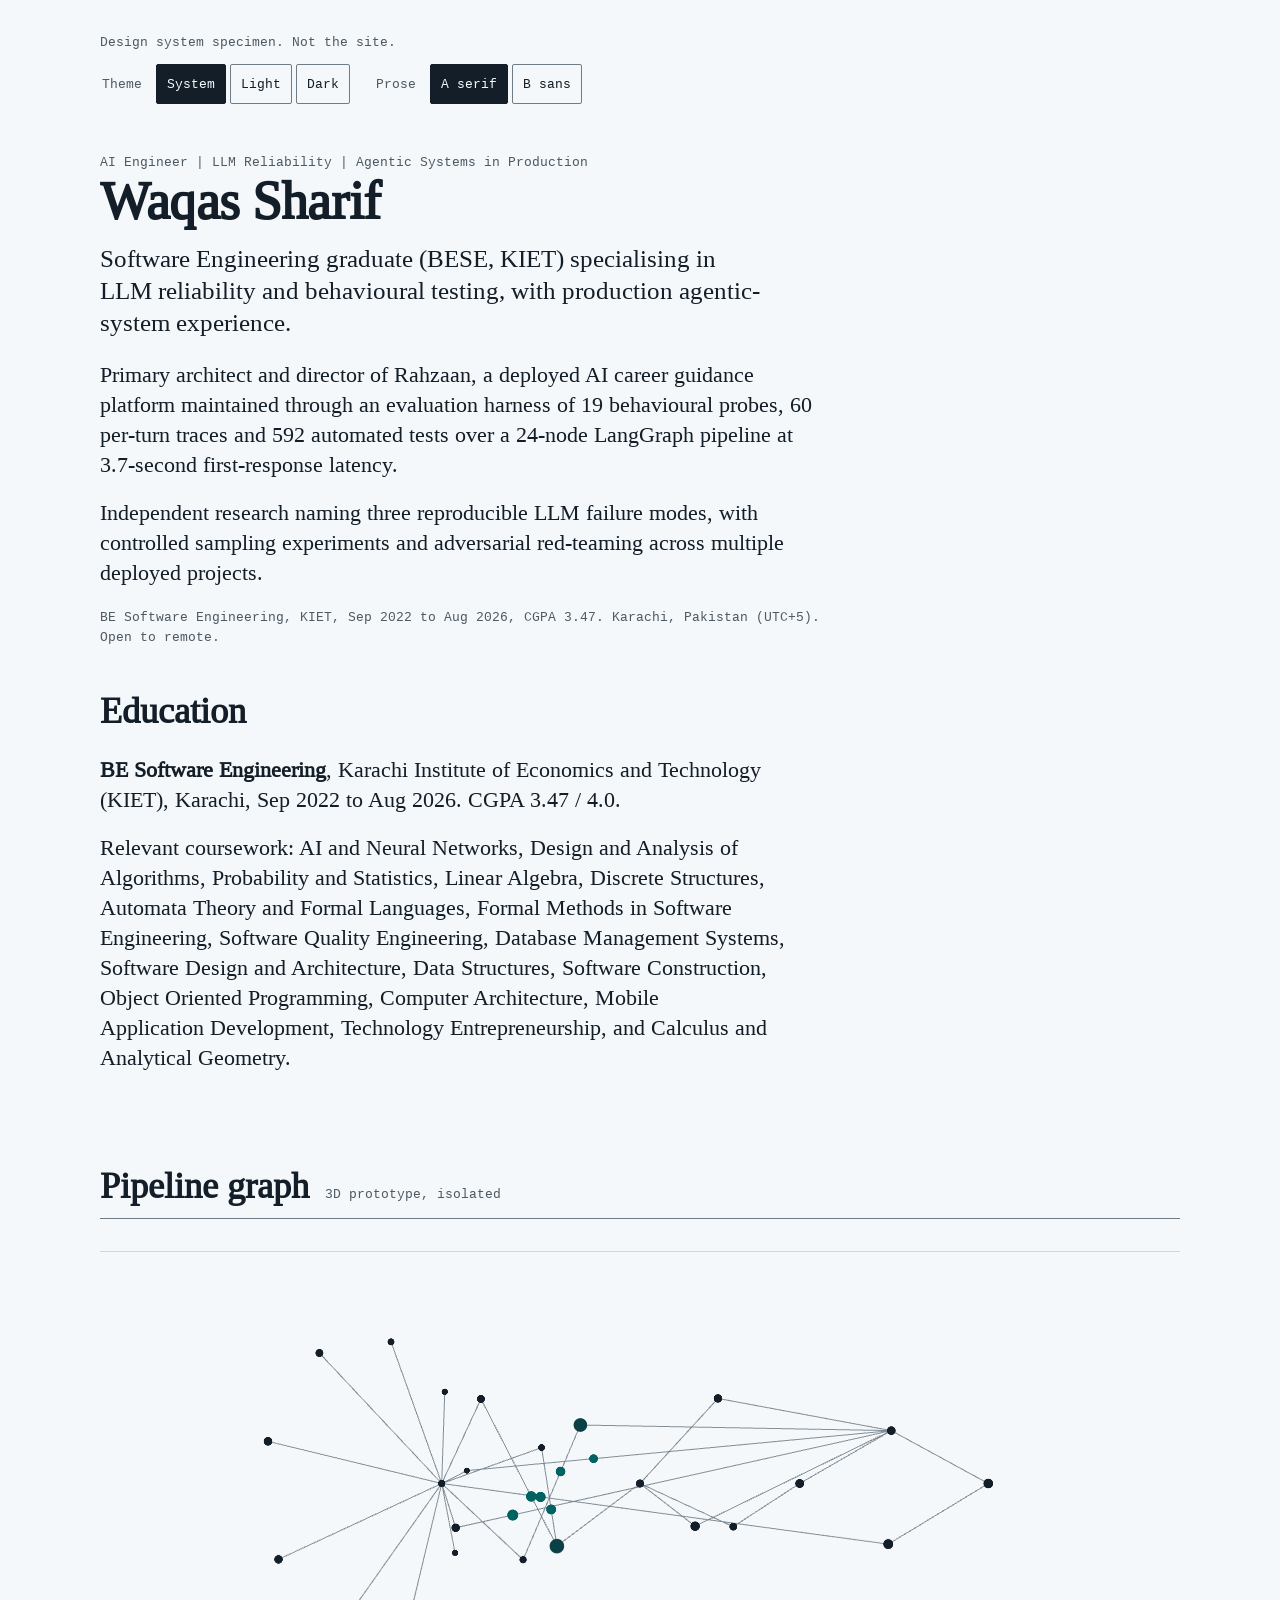
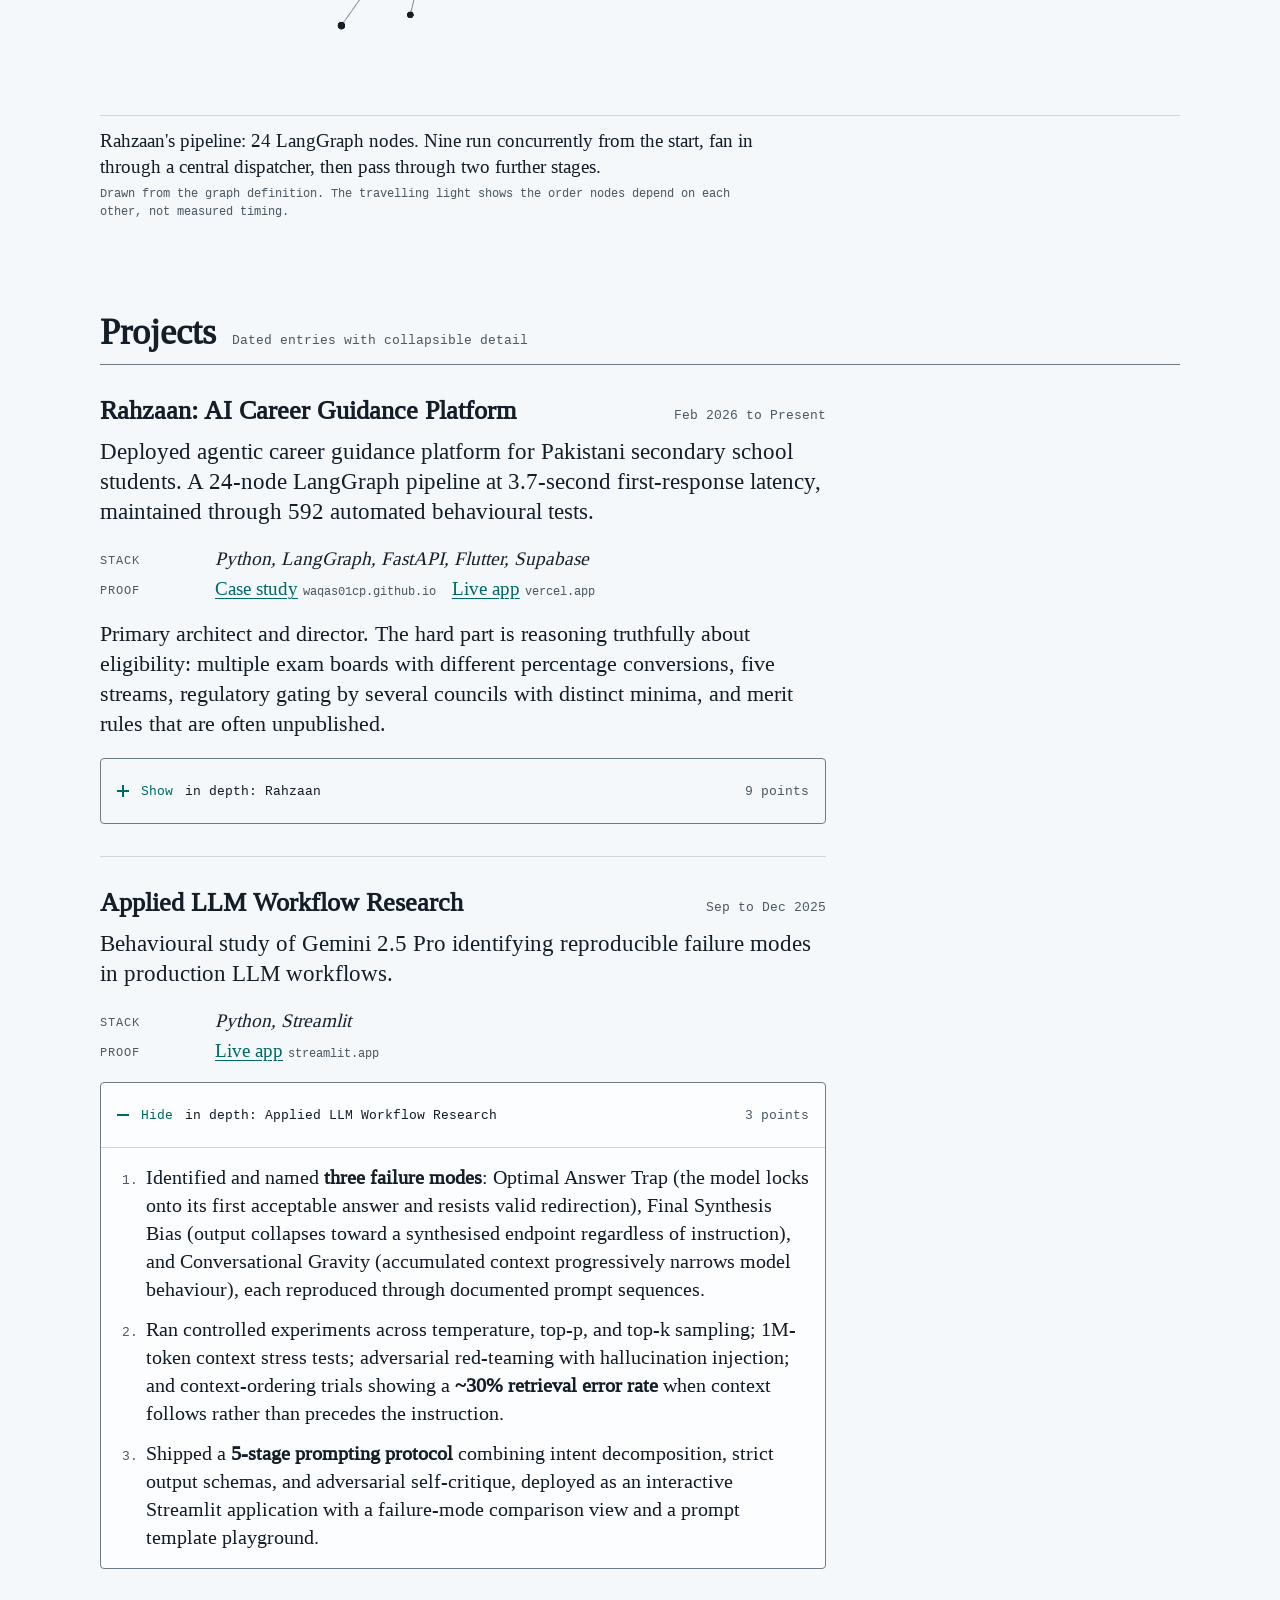
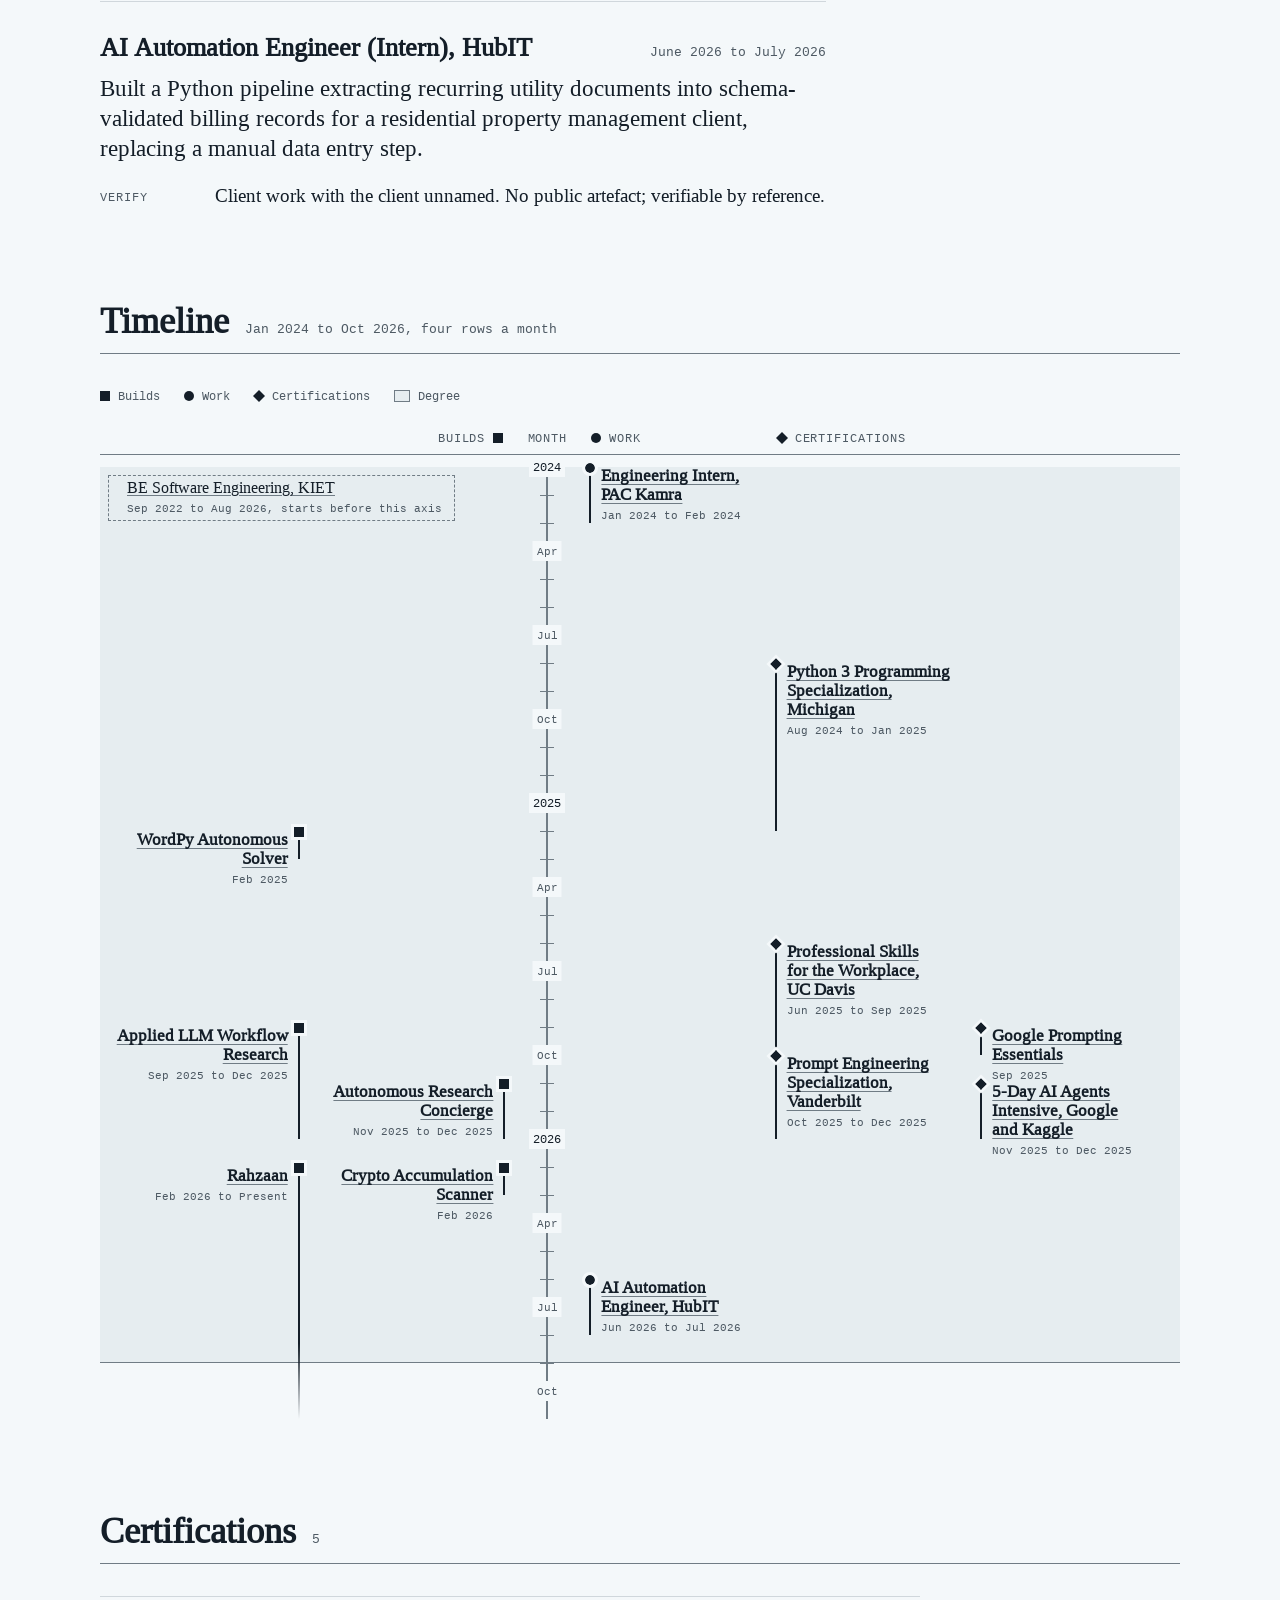
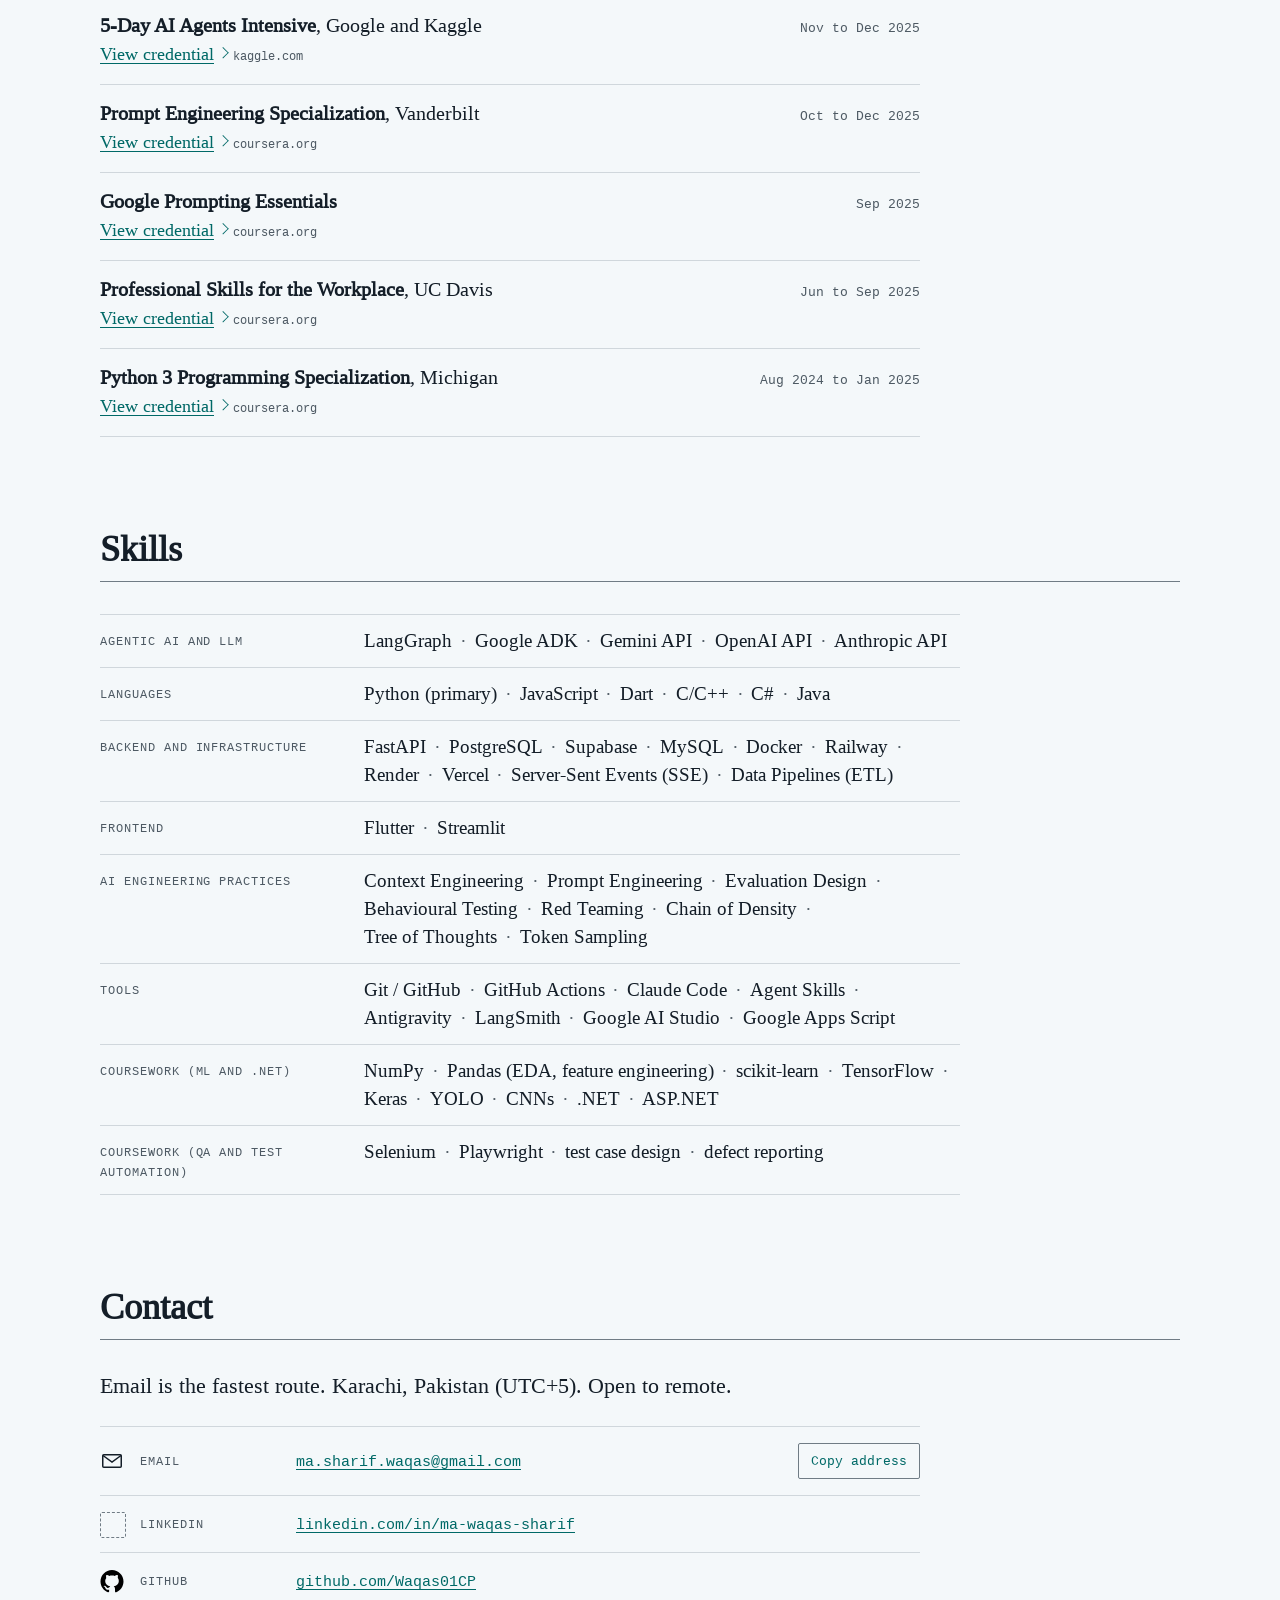
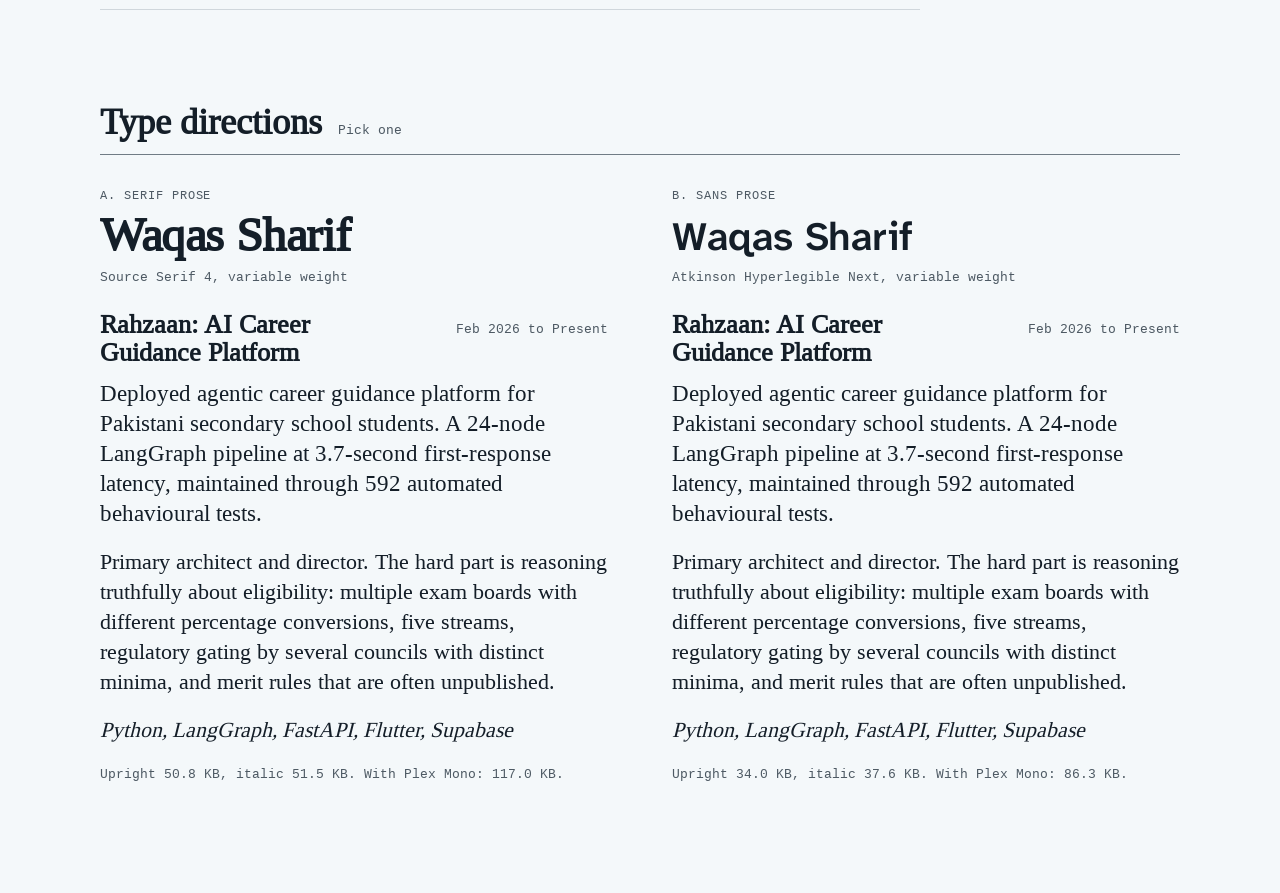
==== docs/design/system/specimen.html @ cbaac02d "Design system draft: tokens, components, specimen, 3D prototype Built by the design session on 2026-" ====
<!doctype html>
<html lang="en-GB">
<head>
<meta charset="utf-8">
<meta name="viewport" content="width=device-width, initial-scale=1">
<title>Design system specimen: Waqas Sharif portfolio</title>
<meta name="description" content="Tokens and components for the portfolio site, in both themes.">
<link rel="preload" href="fonts/SourceSerif4-latin-wght.woff2" as="font" type="font/woff2" crossorigin>
<link rel="stylesheet" href="tokens.css">
<link rel="stylesheet" href="components.css">
<style>
html, body { margin: 0; }
body { background: var(--paper); }
.wrap { max-width: var(--measure-page); margin: 0 auto; padding: var(--space-6) var(--space-4) var(--space-9); }
@media (min-width: 720px) { .wrap { padding-left: var(--space-5); padding-right: var(--space-5); } }
.spec-section { margin-top: var(--space-8); }
@media (min-width: 720px) { .spec-section { margin-top: var(--space-9); } }
.spec-bar { display: flex; flex-wrap: wrap; gap: var(--space-2) var(--space-5); align-items: center; font-family: var(--font-mono); font-size: 13px; color: var(--ink-muted); }
.spec-bar fieldset { border: 0; margin: 0; padding: 0; display: flex; gap: var(--space-1); align-items: center; }
.spec-bar legend { float: left; margin-right: var(--space-2); }
.spec-bar button { font: inherit; color: var(--ink); background: transparent; border: 1px solid var(--rule-strong); border-radius: var(--radius-1); padding: 4px 10px; min-height: 32px; cursor: pointer; }
.spec-bar button[aria-pressed="true"] { background: var(--ink); color: var(--paper); border-color: var(--ink); }
.spec-note { font-family: var(--font-mono); font-size: 13px; line-height: 20px; color: var(--ink-muted); max-width: var(--measure-prose); margin: 0 0 var(--space-5); }
</style>
</head>
<body class="ds-page">
<div class="wrap">
<header>
<p class="spec-note" style="margin:0 0 var(--space-3)">Design system specimen. Not the site.</p>
<div class="spec-bar">
<fieldset><legend>Theme</legend><button type="button" data-theme-set="" aria-pressed="true">System</button><button type="button" data-theme-set="light" aria-pressed="false">Light</button><button type="button" data-theme-set="dark" aria-pressed="false">Dark</button></fieldset>
<fieldset><legend>Prose</legend><button type="button" data-type-set="a" aria-pressed="true">A serif</button><button type="button" data-type-set="b" aria-pressed="false">B sans</button></fieldset>
</div>
</header>
<main>
<section class="spec-section" aria-labelledby="s-intro" style="margin-top:var(--space-7)"><h2 id="s-intro" class="vh">Long-form text</h2><div class="prose">
<p class="mono" style="font-size:13px;line-height:20px;color:var(--ink-muted);margin:0">AI Engineer <span aria-hidden="true">|</span> LLM Reliability <span aria-hidden="true">|</span> Agentic Systems in Production</p>
<h1 style="font-size:clamp(34px,6vw,44px);line-height:1.1;font-weight:600;letter-spacing:-0.01em;margin:var(--space-2) 0 0;text-wrap:balance">Waqas Sharif</h1>
<p class="lede">Software Engineering graduate (BESE, KIET) specialising in LLM reliability and behavioural testing, with production agentic-system experience.</p>
<p>Primary architect and director of Rahzaan, a deployed AI career guidance platform maintained through an evaluation harness of 19 behavioural probes, 60 per-turn traces and 592 automated tests over a 24-node LangGraph pipeline at 3.7-second first-response latency.</p>
<p>Independent research naming three reproducible LLM failure modes, with controlled sampling experiments and adversarial red-teaming across multiple deployed projects.</p>
<p class="source">BE Software Engineering, KIET, Sep 2022 to Aug 2026, CGPA 3.47. Karachi, Pakistan (UTC+5). Open to remote.</p>
<h2>Education</h2>
<p><strong>BE Software Engineering</strong>, Karachi Institute of Economics and Technology (KIET), Karachi, <time datetime="2022-09">Sep 2022</time> to <time datetime="2026-08">Aug 2026</time>. CGPA 3.47 / 4.0.</p>
<p>Relevant coursework: AI and Neural Networks, Design and Analysis of Algorithms, Probability and Statistics, Linear Algebra, Discrete Structures, Automata Theory and Formal Languages, Formal Methods in Software Engineering, Software Quality Engineering, Database Management Systems, Software Design and Architecture, Data Structures, Software Construction, Object Oriented Programming, Computer Architecture, Mobile Application Development, Technology Entrepreneurship, and Calculus and Analytical Geometry.</p>
</div></section>
<section class="spec-section" aria-labelledby="s-graph"><div class="section-head"><h2 id="s-graph">Pipeline graph</h2><span class="count">3D prototype, isolated</span></div><figure class="graph">
<div class="graph__stage"><canvas data-pipeline-graph aria-hidden="true"></canvas></div>
<figcaption>Rahzaan's pipeline: 24 LangGraph nodes. Nine run concurrently from the start, fan in through a central dispatcher, then pass through two further stages.<span class="note">Drawn from the graph definition. The travelling light shows the order nodes depend on each other, not measured timing.</span></figcaption>
</figure></section>
<section class="spec-section" aria-labelledby="s-projects"><div class="section-head"><h2 id="s-projects">Projects</h2><span class="count">Dated entries with collapsible detail</span></div><article class="entry" id="rahzaan">
<header class="entry__head"><h3 class="entry__title">Rahzaan: AI Career Guidance Platform</h3><span class="entry__when"><time datetime="2026-02">Feb 2026</time> to Present</span></header>
<p class="entry__fact">Deployed agentic career guidance platform for Pakistani secondary school students. A 24-node LangGraph pipeline at 3.7-second first-response latency, maintained through 592 automated behavioural tests.</p>
<dl class="entry__meta"><dt>Stack</dt><dd class="stack">Python, LangGraph, FastAPI, Flutter, Supabase</dd><dt>Proof</dt><dd class="links"><span><a href="/Rahzaan/">Case study</a><span class="domain">waqas01cp.github.io</span></span><span><a href="https://fyp-career-guidance.vercel.app/">Live app</a><span class="domain">vercel.app</span></span></dd></dl>
<p class="entry__summary">Primary architect and director. The hard part is reasoning truthfully about eligibility: multiple exam boards with different percentage conversions, five streams, regulatory gating by several councils with distinct minima, and merit rules that are often unpublished.</p>
<details class="depth">
<summary><span class="verb"></span><span class="what">in depth: Rahzaan</span><span class="n">9 points</span></summary>
<div class="depth__body"><ol><li>Built the evaluation harness the platform is maintained through: <strong>five named personas</strong> and a <strong>ten-scenario</strong> curriculum matrix producing <strong>60 per-turn traces</strong>, <strong>19 behavioural probes</strong> using paired before-and-after measurement and single-criterion isolation to attribute cause, a separated run-and-analyse pipeline, and a <strong>46-file behavioural test suite of 592 automated tests</strong> catching regressions before users hit them.</li><li>Refuted my own diagnosis of why the system over-asserted. I assumed thin data caused it; measuring across <strong>five data-completeness levels</strong> showed the opposite, the thinnest persona was the most honest, declining outright rather than fabricating. The real trigger was <strong>internal signal divergence</strong>, the model inventing an affective bridge to reconcile conflicting academic and psychometric inputs, so the scarcity guard I had planned would have fixed nothing. Redirected the fix to the divergence path, then added a deterministic post-generation gate as backstop after establishing that negative directives carry a reliability ceiling.</li><li>Architected a <strong>24-node LangGraph pipeline</strong>: fan-out across 9 concurrent nodes, fan-in through a central dispatcher, then two further stages, with 52 typed state fields and concurrent-write reducers. Cut first-response latency from 20 to 25 seconds down to <strong>3.7 seconds</strong>. Per-node model routing lets any node's LLM be swapped through environment config alone, with <strong>LangSmith</strong> tracing for per-turn execution, node latency, and token usage.</li><li>Built a production <strong>FastAPI</strong> backend: <strong>22 REST endpoints</strong>, <strong>LangGraph</strong> checkpoint persistence to <strong>PostgreSQL</strong>, SSE streaming with a parallel keepalive task that defeats the host's 30-second proxy timeout, JWT authentication with bcrypt, rate limiting, 11 Alembic migrations against live data, a deterministic refresh endpoint that regenerates recommendations with zero LLM calls, and a profile summary generator running six parallel LLM calls plus synthesis off the event loop. Automated a 15-day job-market pipeline mapping <strong>14,595 job titles</strong> to canonical career fields via Gemini.</li><li>Engineered two model-independent LLM guardrails: a <strong>9-criterion reflection gate</strong> that applies surgical corrections before any response streams, including a check that blocks unfounded emotional or clinical claims about a user, and deterministic context stripping, built after finding the model ignores "do not include" instructions but cannot discuss data it never receives. Verified across two model versions, alongside three callable tool interfaces and PII handling kept as concerns separate from the agents themselves.</li><li>Shipped a <strong>29-route Flutter frontend</strong>: onboarding, six assessment flows, O/A Level grade conversion, live streaming chat, recommendation dashboard, and a profile hub. Riverpod state management and cold-start timeout handling. Web build deployed on Vercel (<a href="https://fyp-career-guidance.vercel.app/">live</a>), with a contract test on the frontend asserting the same merit-tier contract the backend enforces.</li><li>Designed the recommendation engine: a <strong>265-item session drawn from item banks of 1,409</strong>, sized so a student who reassesses is not asked the same questions twice, across seven construct-grounded psychometric instruments including an original one derived from work-adjustment theory, with MBTI rejected on published reliability evidence. Scored by a multi-dimensional model blending interest-profile geometry, measured capability, and deterministic tier validation with no LLM call. <strong>Fully bilingual: every instrument and the entire session exist in English and Roman Urdu, and the conversation follows whichever the student uses, including mixed script within a sentence.</strong></li><li>Ran the build through a <strong>two-tier development harness</strong> of my own design, now my default method for any system of size: an architecture conversation producing versioned specifications, an implementer working from them under a written rules file across five role-scoped instruction sets, and LangSmith traces pulled back through a fetch skill to close the loop. Recorded across <strong>334 session records</strong> in four months with the model and reasoning tier attributed per session, <strong>53 audit documents</strong> over six whole-system audit phases, and a status register tagging every claim live-verified or believed so that doubt stays pointed at the unverified set.</li><li>Coordinated two contributors through written setup guides, versioned interface contracts and <strong>17 dated change notices</strong>, against a governance document versioned to v2.27 carrying 80+ locked decisions, with rehearsal runs before every destructive data operation and a documentation toolchain generating both the architecture view and the dissertation itself from code.</li></ol></div>
</details>
</article>
<article class="entry" id="applied-llm">
<header class="entry__head"><h3 class="entry__title">Applied LLM Workflow Research</h3><span class="entry__when"><time datetime="2025-09">Sep</time> to <time datetime="2025-12">Dec 2025</time></span></header>
<p class="entry__fact">Behavioural study of Gemini 2.5 Pro identifying reproducible failure modes in production LLM workflows.</p>
<dl class="entry__meta"><dt>Stack</dt><dd class="stack">Python, Streamlit</dd><dt>Proof</dt><dd class="links"><span><a href="https://applied-llm-workflow-research.streamlit.app/">Live app</a><span class="domain">streamlit.app</span></span></dd></dl>

<details class="depth" open>
<summary><span class="verb"></span><span class="what">in depth: Applied LLM Workflow Research</span><span class="n">3 points</span></summary>
<div class="depth__body"><ol><li>Identified and named <strong>three failure modes</strong>: Optimal Answer Trap (the model locks onto its first acceptable answer and resists valid redirection), Final Synthesis Bias (output collapses toward a synthesised endpoint regardless of instruction), and Conversational Gravity (accumulated context progressively narrows model behaviour), each reproduced through documented prompt sequences.</li><li>Ran controlled experiments across temperature, top-p, and top-k sampling; 1M-token context stress tests; adversarial red-teaming with hallucination injection; and context-ordering trials showing a <strong>~30% retrieval error rate</strong> when context follows rather than precedes the instruction.</li><li>Shipped a <strong>5-stage prompting protocol</strong> combining intent decomposition, strict output schemas, and adversarial self-critique, deployed as an interactive Streamlit application with a failure-mode comparison view and a prompt template playground.</li></ol></div>
</details>
</article>
<article class="entry" id="hubit">
<header class="entry__head"><h3 class="entry__title">AI Automation Engineer (Intern), HubIT</h3><span class="entry__when"><time datetime="2026-06">June 2026</time> to <time datetime="2026-07">July 2026</time></span></header>
<p class="entry__fact">Built a Python pipeline extracting recurring utility documents into schema-validated billing records for a residential property management client, replacing a manual data entry step.</p>
<dl class="entry__meta"><dt>Verify</dt><dd>Client work with the client unnamed. No public artefact; verifiable by reference.</dd></dl>


</article></section>
<section class="spec-section" aria-labelledby="s-timeline"><div class="section-head"><h2 id="s-timeline">Timeline</h2><span class="count">Jan 2024 to Oct 2026, four rows a month</span></div><div class="tl" style="--months:34">
<p class="tl__legend" aria-hidden="true"><span><span class="shape shape--builds"></span>Builds</span><span><span class="shape shape--work"></span>Work</span><span><span class="shape shape--certifications"></span>Certifications</span><span><span class="shape shape--band"></span>Degree</span></p>
<div class="tl__lanes" aria-hidden="true"><span class="l-builds">Builds <span class="shape shape--builds"></span></span><span class="l-spine">Month</span><span class="l-work"><span class="shape shape--work"></span> Work</span><span class="l-certs"><span class="shape shape--certifications"></span> Certifications</span></div>
<div class="tl__body">
<div class="tl__axis" aria-hidden="true">
<div class="tl__band" style="--row:1;--span:128"></div>
<div class="tl__spine"><ul class="tl__years"><li style="--m:0">2024</li><li class="q" style="--m:3">Apr</li><li class="q" style="--m:6">Jul</li><li class="q" style="--m:9">Oct</li><li style="--m:12">2025</li><li class="q" style="--m:15">Apr</li><li class="q" style="--m:18">Jul</li><li class="q" style="--m:21">Oct</li><li style="--m:24">2026</li><li class="q" style="--m:27">Apr</li><li class="q" style="--m:30">Jul</li><li class="q" style="--m:33">Oct</li></ul></div>
</div>
<ol class="tl__list">
<li class="tl__item tl__item--band" style="--row:1;--span:128" data-side="right">
<span class="shape shape--band" aria-hidden="true"></span>
<span class="tl__text"><span class="tl__title"><a href="#degree">BE Software Engineering, KIET</a></span>
<span class="tl__when"><span class="tl__lane-name">Degree, </span><time datetime="2022-09">Sep 2022</time> to <time datetime="2026-08">Aug 2026</time>, starts before this axis</span></span>
</li><li class="tl__item" style="--row:1;--span:8;--col:work" data-side="right">
<span class="shape shape--work" aria-hidden="true"></span>
<span class="tl__text"><span class="tl__title"><a href="#pac">Engineering Intern, PAC Kamra</a></span>
<span class="tl__when"><span class="tl__lane-name">Work, </span><time datetime="2024-01">Jan 2024</time> to <time datetime="2024-02">Feb 2024</time></span></span>
</li><li class="tl__item" style="--row:29;--span:24;--col:certifications-a" data-side="right">
<span class="shape shape--certifications" aria-hidden="true"></span>
<span class="tl__text"><span class="tl__title"><a href="#python3">Python 3 Programming Specialization, Michigan</a></span>
<span class="tl__when"><span class="tl__lane-name">Certifications, </span><time datetime="2024-08">Aug 2024</time> to <time datetime="2025-01">Jan 2025</time></span></span>
</li><li class="tl__item" style="--row:53;--span:4;--col:builds-a" data-side="left">
<span class="shape shape--builds" aria-hidden="true"></span>
<span class="tl__text"><span class="tl__title"><a href="#wordpy">WordPy Autonomous Solver</a></span>
<span class="tl__when"><span class="tl__lane-name">Builds, </span><time datetime="2025-02">Feb 2025</time></span></span>
</li><li class="tl__item" style="--row:69;--span:16;--col:certifications-a" data-side="right">
<span class="shape shape--certifications" aria-hidden="true"></span>
<span class="tl__text"><span class="tl__title"><a href="#ucdavis">Professional Skills for the Workplace, UC Davis</a></span>
<span class="tl__when"><span class="tl__lane-name">Certifications, </span><time datetime="2025-06">Jun 2025</time> to <time datetime="2025-09">Sep 2025</time></span></span>
</li><li class="tl__item" style="--row:81;--span:4;--col:certifications-b" data-side="right">
<span class="shape shape--certifications" aria-hidden="true"></span>
<span class="tl__text"><span class="tl__title"><a href="#google-prompting">Google Prompting Essentials</a></span>
<span class="tl__when"><span class="tl__lane-name">Certifications, </span><time datetime="2025-09">Sep 2025</time></span></span>
</li><li class="tl__item" style="--row:81;--span:16;--col:builds-a" data-side="left">
<span class="shape shape--builds" aria-hidden="true"></span>
<span class="tl__text"><span class="tl__title"><a href="#applied-llm">Applied LLM Workflow Research</a></span>
<span class="tl__when"><span class="tl__lane-name">Builds, </span><time datetime="2025-09">Sep 2025</time> to <time datetime="2025-12">Dec 2025</time></span></span>
</li><li class="tl__item" style="--row:85;--span:12;--col:certifications-a" data-side="right">
<span class="shape shape--certifications" aria-hidden="true"></span>
<span class="tl__text"><span class="tl__title"><a href="#vanderbilt">Prompt Engineering Specialization, Vanderbilt</a></span>
<span class="tl__when"><span class="tl__lane-name">Certifications, </span><time datetime="2025-10">Oct 2025</time> to <time datetime="2025-12">Dec 2025</time></span></span>
</li><li class="tl__item" style="--row:89;--span:8;--col:certifications-b" data-side="right">
<span class="shape shape--certifications" aria-hidden="true"></span>
<span class="tl__text"><span class="tl__title"><a href="#kaggle">5-Day AI Agents Intensive, Google and Kaggle</a></span>
<span class="tl__when"><span class="tl__lane-name">Certifications, </span><time datetime="2025-11">Nov 2025</time> to <time datetime="2025-12">Dec 2025</time></span></span>
</li><li class="tl__item" style="--row:89;--span:8;--col:builds-b" data-side="left">
<span class="shape shape--builds" aria-hidden="true"></span>
<span class="tl__text"><span class="tl__title"><a href="#concierge">Autonomous Research Concierge</a></span>
<span class="tl__when"><span class="tl__lane-name">Builds, </span><time datetime="2025-11">Nov 2025</time> to <time datetime="2025-12">Dec 2025</time></span></span>
</li><li class="tl__item" style="--row:101;--span:36;--col:builds-a" data-side="left" data-open>
<span class="shape shape--builds" aria-hidden="true"></span>
<span class="tl__text"><span class="tl__title"><a href="#rahzaan">Rahzaan</a></span>
<span class="tl__when"><span class="tl__lane-name">Builds, </span><time datetime="2026-02">Feb 2026</time> to Present</span></span>
</li><li class="tl__item" style="--row:101;--span:4;--col:builds-b" data-side="left">
<span class="shape shape--builds" aria-hidden="true"></span>
<span class="tl__text"><span class="tl__title"><a href="#crypto">Crypto Accumulation Scanner</a></span>
<span class="tl__when"><span class="tl__lane-name">Builds, </span><time datetime="2026-02">Feb 2026</time></span></span>
</li><li class="tl__item" style="--row:117;--span:8;--col:work" data-side="right">
<span class="shape shape--work" aria-hidden="true"></span>
<span class="tl__text"><span class="tl__title"><a href="#hubit">AI Automation Engineer, HubIT</a></span>
<span class="tl__when"><span class="tl__lane-name">Work, </span><time datetime="2026-06">Jun 2026</time> to <time datetime="2026-07">Jul 2026</time></span></span>
</li>
</ol>
</div>
</div></section>
<section class="spec-section" aria-labelledby="s-certs"><div class="section-head"><h2 id="s-certs">Certifications</h2><span class="count">5</span></div><ul class="certs"><li class="cert">
<h3 class="cert__name">5-Day AI Agents Intensive<span class="cert__issuer">, Google and Kaggle</span></h3>
<span class="cert__when">Nov to Dec 2025</span>
<span class="cert__proof"><a class="ext" href="https://www.kaggle.com/certification/badges/muhammadwaqassharif/105">View credential<span class="vh">: 5-Day AI Agents Intensive</span></a><span class="domain">kaggle.com</span></span>
</li><li class="cert">
<h3 class="cert__name">Prompt Engineering Specialization<span class="cert__issuer">, Vanderbilt</span></h3>
<span class="cert__when">Oct to Dec 2025</span>
<span class="cert__proof"><a class="ext" href="https://www.coursera.org/account/accomplishments/specialization/5SAAF3SUHFLZ?utm_source=link&amp;utm_medium=certificate&amp;utm_content=cert_image&amp;utm_campaign=sharing_cta&amp;utm_product=s12n">View credential<span class="vh">: Prompt Engineering Specialization</span></a><span class="domain">coursera.org</span></span>
</li><li class="cert">
<h3 class="cert__name">Google Prompting Essentials</h3>
<span class="cert__when">Sep 2025</span>
<span class="cert__proof"><a class="ext" href="https://www.coursera.org/account/accomplishments/specialization/MA4Y827NXZFR?utm_source=link&amp;utm_medium=certificate&amp;utm_content=cert_image&amp;utm_campaign=sharing_cta&amp;utm_product=s12n">View credential<span class="vh">: Google Prompting Essentials</span></a><span class="domain">coursera.org</span></span>
</li><li class="cert">
<h3 class="cert__name">Professional Skills for the Workplace<span class="cert__issuer">, UC Davis</span></h3>
<span class="cert__when">Jun to Sep 2025</span>
<span class="cert__proof"><a class="ext" href="https://coursera.org/verify/specialization/LAM1PDD8F3JA">View credential<span class="vh">: Professional Skills for the Workplace</span></a><span class="domain">coursera.org</span></span>
</li><li class="cert">
<h3 class="cert__name">Python 3 Programming Specialization<span class="cert__issuer">, Michigan</span></h3>
<span class="cert__when">Aug 2024 to Jan 2025</span>
<span class="cert__proof"><a class="ext" href="https://www.coursera.org/account/accomplishments/specialization/7H66LW1GNIBG?utm_source=link&amp;utm_medium=certificate&amp;utm_content=cert_image&amp;utm_campaign=sharing_cta&amp;utm_product=s12n">View credential<span class="vh">: Python 3 Programming Specialization</span></a><span class="domain">coursera.org</span></span>
</li></ul></section>
<section class="spec-section" aria-labelledby="s-skills"><div class="section-head"><h2 id="s-skills">Skills</h2></div><dl class="skills"><div class="skills__row"><dt>Agentic AI and LLM</dt><dd><ul><li>LangGraph</li><li>Google ADK</li><li>Gemini API</li><li>OpenAI API</li><li>Anthropic API</li></ul></dd></div><div class="skills__row"><dt>Languages</dt><dd><ul><li>Python (primary)</li><li>JavaScript</li><li>Dart</li><li>C/C++</li><li>C#</li><li>Java</li></ul></dd></div><div class="skills__row"><dt>Backend and Infrastructure</dt><dd><ul><li>FastAPI</li><li>PostgreSQL</li><li>Supabase</li><li>MySQL</li><li>Docker</li><li>Railway</li><li>Render</li><li>Vercel</li><li>Server-Sent Events (SSE)</li><li>Data Pipelines (ETL)</li></ul></dd></div><div class="skills__row"><dt>Frontend</dt><dd><ul><li>Flutter</li><li>Streamlit</li></ul></dd></div><div class="skills__row"><dt>AI Engineering Practices</dt><dd><ul><li>Context Engineering</li><li>Prompt Engineering</li><li>Evaluation Design</li><li>Behavioural Testing</li><li>Red Teaming</li><li>Chain of Density</li><li>Tree of Thoughts</li><li>Token Sampling</li></ul></dd></div><div class="skills__row"><dt>Tools</dt><dd><ul><li>Git / GitHub</li><li>GitHub Actions</li><li>Claude Code</li><li>Agent Skills</li><li>Antigravity</li><li>LangSmith</li><li>Google AI Studio</li><li>Google Apps Script</li></ul></dd></div><div class="skills__row"><dt>Coursework (ML and .NET)</dt><dd><ul><li>NumPy</li><li>Pandas (EDA, feature engineering)</li><li>scikit-learn</li><li>TensorFlow</li><li>Keras</li><li>YOLO</li><li>CNNs</li><li>.NET</li><li>ASP.NET</li></ul></dd></div><div class="skills__row"><dt>Coursework (QA and test automation)</dt><dd><ul><li>Selenium</li><li>Playwright</li><li>test case design</li><li>defect reporting</li></ul></dd></div></dl></section>
<section class="spec-section" aria-labelledby="s-contact"><div class="section-head"><h2 id="s-contact">Contact</h2></div><div class="contact">
<p class="contact__lede">Email is the fastest route. Karachi, Pakistan (UTC+5). Open to remote.</p>
<ul class="contact__list">
<li class="contact__item">
<span class="contact__icon"><svg viewBox="0 0 24 24" aria-hidden="true" focusable="false"><rect class="glyph" x="2.75" y="5.75" width="18.5" height="12.5" rx="1"/><path class="glyph" d="M3 6.5l9 6.5 9-6.5"/></svg></span>
<span class="contact__label">Email</span>
<a class="contact__value" href="mailto:ma.sharif.waqas@gmail.com">ma.sharif.waqas@gmail.com</a>
<button type="button" class="contact__copy" data-copy="ma.sharif.waqas@gmail.com">Copy address</button>
</li>
<li class="contact__item">
<span class="contact__icon"><span class="mark-slot" title="Official LinkedIn mark: file not yet supplied"></span></span>
<span class="contact__label">LinkedIn</span>
<a class="contact__value" href="https://linkedin.com/in/ma-waqas-sharif">linkedin.com/in/ma-waqas-sharif</a>
</li>
<li class="contact__item">
<span class="contact__icon"><svg class="mark" viewBox="0 0 24 24" aria-hidden="true" focusable="false"><path d="M10.226 17.284c-2.965-.36-5.054-2.493-5.054-5.256 0-1.123.404-2.336 1.078-3.144-.292-.741-.247-2.314.09-2.965.898-.112 2.111.36 2.83 1.01.853-.269 1.752-.404 2.853-.404 1.1 0 1.999.135 2.807.382.696-.629 1.932-1.1 2.83-.988.315.606.36 2.179.067 2.942.72.854 1.101 2 1.101 3.167 0 2.763-2.089 4.852-5.098 5.234.763.494 1.28 1.572 1.28 2.807v2.336c0 .674.561 1.056 1.235.786 4.066-1.55 7.255-5.615 7.255-10.646C23.5 6.188 18.334 1 11.978 1 5.62 1 .5 6.188.5 12.545c0 4.986 3.167 9.12 7.435 10.669.606.225 1.19-.18 1.19-.786V20.63a2.9 2.9 0 0 1-1.078.224c-1.483 0-2.359-.808-2.987-2.313-.247-.607-.517-.966-1.034-1.033-.27-.023-.359-.135-.359-.27 0-.27.45-.471.898-.471.652 0 1.213.404 1.797 1.235.45.651.921.943 1.483.943.561 0 .92-.202 1.437-.719.382-.381.674-.718.944-.943"/></svg></span>
<span class="contact__label">GitHub</span>
<a class="contact__value" href="https://github.com/Waqas01CP">github.com/Waqas01CP</a>
</li>
</ul>
</div></section>
<section class="spec-section" aria-labelledby="s-types"><div class="section-head"><h2 id="s-types">Type directions</h2><span class="count">Pick one</span></div><div style="display:grid;grid-template-columns:repeat(auto-fit,minmax(min(100%,420px),1fr));gap:var(--space-7) var(--space-8)"><section class="" style="min-width:0">
<p class="mono" style="font-size:12px;line-height:16px;letter-spacing:.08em;text-transform:uppercase;color:var(--ink-muted);margin:0 0 var(--space-3)">A. Serif prose</p>
<p style="font-family:var(--prose);font-size:40px;line-height:44px;font-weight:600;margin:0;letter-spacing:-0.01em">Waqas Sharif</p>
<p class="mono" style="font-size:13px;line-height:20px;color:var(--ink-muted);margin:var(--space-2) 0 var(--space-5)">Source Serif 4, variable weight</p>
<header class="entry__head"><h3 class="entry__title">Rahzaan: AI Career Guidance Platform</h3><span class="entry__when">Feb 2026 to Present</span></header>
<p class="entry__fact">Deployed agentic career guidance platform for Pakistani secondary school students. A 24-node LangGraph pipeline at 3.7-second first-response latency, maintained through 592 automated behavioural tests.</p>
<p class="entry__summary">Primary architect and director. The hard part is reasoning truthfully about eligibility: multiple exam boards with different percentage conversions, five streams, regulatory gating by several councils with distinct minima, and merit rules that are often unpublished.</p>
<p style="margin-top:var(--space-3);font-style:italic">Python, LangGraph, FastAPI, Flutter, Supabase</p>
<p class="mono" style="font-size:13px;line-height:20px;color:var(--ink-muted);margin-top:var(--space-4)">Upright 50.8 KB, italic 51.5 KB. With Plex Mono: 117.0 KB.</p>
</section><section class="type-b" style="min-width:0">
<p class="mono" style="font-size:12px;line-height:16px;letter-spacing:.08em;text-transform:uppercase;color:var(--ink-muted);margin:0 0 var(--space-3)">B. Sans prose</p>
<p style="font-family:var(--prose);font-size:40px;line-height:44px;font-weight:600;margin:0;letter-spacing:-0.01em">Waqas Sharif</p>
<p class="mono" style="font-size:13px;line-height:20px;color:var(--ink-muted);margin:var(--space-2) 0 var(--space-5)">Atkinson Hyperlegible Next, variable weight</p>
<header class="entry__head"><h3 class="entry__title">Rahzaan: AI Career Guidance Platform</h3><span class="entry__when">Feb 2026 to Present</span></header>
<p class="entry__fact">Deployed agentic career guidance platform for Pakistani secondary school students. A 24-node LangGraph pipeline at 3.7-second first-response latency, maintained through 592 automated behavioural tests.</p>
<p class="entry__summary">Primary architect and director. The hard part is reasoning truthfully about eligibility: multiple exam boards with different percentage conversions, five streams, regulatory gating by several councils with distinct minima, and merit rules that are often unpublished.</p>
<p style="margin-top:var(--space-3);font-style:italic">Python, LangGraph, FastAPI, Flutter, Supabase</p>
<p class="mono" style="font-size:13px;line-height:20px;color:var(--ink-muted);margin-top:var(--space-4)">Upright 34.0 KB, italic 37.6 KB. With Plex Mono: 86.3 KB.</p>
</section></div></section>
</main>
</div>
<script>
document.querySelectorAll('[data-copy]').forEach(function (b) {
  b.addEventListener('click', function () {
    var t = b.getAttribute('data-copy');
    var done = function (ok) {
      b.textContent = ok ? 'Copied' : 'Select and copy';
      b.dataset.state = ok ? 'done' : '';
      if (!ok) { var r = document.createRange(); r.selectNodeContents(b.previousElementSibling); var s = getSelection(); s.removeAllRanges(); s.addRange(r); }
      setTimeout(function () { b.textContent = 'Copy address'; b.dataset.state = ''; }, 2200);
    };
    if (navigator.clipboard && navigator.clipboard.writeText) navigator.clipboard.writeText(t).then(function () { done(true); }, function () { done(false); });
    else done(false);
  });
});
(function () {
  var root = document.documentElement;
  document.querySelectorAll('[data-theme-set]').forEach(function (b) {
    b.addEventListener('click', function () {
      var v = b.getAttribute('data-theme-set');
      if (v) root.setAttribute('data-theme', v); else root.removeAttribute('data-theme');
      document.querySelectorAll('[data-theme-set]').forEach(function (x) { x.setAttribute('aria-pressed', String(x === b)); });
    });
  });
  document.querySelectorAll('[data-type-set]').forEach(function (b) {
    b.addEventListener('click', function () {
      document.body.classList.toggle('type-b', b.getAttribute('data-type-set') === 'b');
      document.querySelectorAll('[data-type-set]').forEach(function (x) { x.setAttribute('aria-pressed', String(x === b)); });
    });
  });
})();
</script>
<script src="pipeline-graph.js" defer></script>
</body>
</html>
---- docs/design/system/tokens.css ----
/* Waqas Sharif portfolio: design tokens. Generated from tokens.json.
   Light is the default. Dark applies when the reader's system asks for it,
   unless the page sets data-theme="light"; data-theme="dark" forces it. */
@font-face { font-family: "Source Serif 4"; src: url("fonts/SourceSerif4-latin-wght.woff2") format("woff2"); font-weight: 200 900; font-style: normal; font-display: swap; }
@font-face { font-family: "Source Serif 4"; src: url("fonts/SourceSerif4-latin-wght-italic.woff2") format("woff2"); font-weight: 200 900; font-style: italic; font-display: swap; }
@font-face { font-family: "Atkinson Hyperlegible Next"; src: url("fonts/AtkinsonHyperlegibleNext-latin-wght.woff2") format("woff2"); font-weight: 200 800; font-style: normal; font-display: swap; }
@font-face { font-family: "Atkinson Hyperlegible Next"; src: url("fonts/AtkinsonHyperlegibleNext-latin-wght-italic.woff2") format("woff2"); font-weight: 200 800; font-style: italic; font-display: swap; }
@font-face { font-family: "IBM Plex Mono"; src: url("fonts/IBMPlexMono-latin-400.woff2") format("woff2"); font-weight: 400; font-style: normal; font-display: swap; }

:root {
  color-scheme: light;
  --paper: #f4f8fa;
  --surface: #fcfdfe;
  --sunken: #e6edf0;
  --ink: #141e28;
  --ink-muted: #4e5a64;
  --rule: #d0d7dc;
  --rule-strong: #707c85;
  --accent: #006967;
  --accent-hover: #004e4f;
  --accent-tint: #d8efed;
  --on-accent: #fafcfc;
  --focus: #006967;
  --mark-ink: #000000;
  --font-prose: "Source Serif 4", "Source Serif 4 fallback times", "Source Serif 4 fallback noto", Georgia, serif;
  --font-prose-alt: "Atkinson Hyperlegible Next", "Atkinson Next fallback arial", "Atkinson Next fallback roboto", system-ui, sans-serif;
  --font-mono: "IBM Plex Mono", "Plex Mono fallback courier", ui-monospace, Consolas, monospace;
  --space-1: 4px;
  --space-2: 8px;
  --space-3: 12px;
  --space-4: 16px;
  --space-5: 24px;
  --space-6: 32px;
  --space-7: 48px;
  --space-8: 64px;
  --space-9: 96px;
  --radius-0: 0px;
  --radius-1: 2px;
  --radius-2: 4px;
  --tl-unit: 7px;
  --tl-spine: 72px;
  --tl-break: 720px;
  --measure-prose: 66ch;
  --measure-page: 1080px;
}
@media (prefers-color-scheme: dark) {
  :root:not([data-theme="light"]) {
    color-scheme: dark;
    --paper: #10161b;
    --surface: #181f25;
    --sunken: #0a0f14;
    --ink: #e1e7ea;
    --ink-muted: #9eaab0;
    --rule: #2c343a;
    --rule-strong: #707c85;
    --accent: #6bcec6;
    --accent-hover: #92e2db;
    --accent-tint: #143131;
    --on-accent: #10161b;
    --focus: #6bcec6;
    --mark-ink: #ffffff;
  }
}
:root[data-theme="dark"] {
  color-scheme: dark;
  --paper: #10161b;
  --surface: #181f25;
  --sunken: #0a0f14;
  --ink: #e1e7ea;
  --ink-muted: #9eaab0;
  --rule: #2c343a;
  --rule-strong: #707c85;
  --accent: #6bcec6;
  --accent-hover: #92e2db;
  --accent-tint: #143131;
  --on-accent: #10161b;
  --focus: #6bcec6;
  --mark-ink: #ffffff;
}
---- docs/design/system/components.css ----
/* Waqas Sharif portfolio: component styles.
   Reads only the custom properties defined by tokens.css. No literal colour
   appears below, so every rule holds in both themes.

   Metric-matched fallbacks. While a web font loads, text is drawn in a local
   face scaled to the web font's measured advance width and line metrics, so
   the swap moves almost nothing (layout shift goal, ADR-0009). Values were
   computed with fontTools from the shipped woff2 files against Liberation
   Serif, Liberation Sans and Liberation Mono (metric-compatible with Times
   New Roman, Arial and Courier New) and Noto Serif and Roboto (Android). */
@font-face { font-family: "Source Serif 4 fallback times"; src: local("Times New Roman"), local("Liberation Serif"); size-adjust: 119.85%; ascent-override: 86.44%; descent-override: 27.95%; line-gap-override: 0%; }
@font-face { font-family: "Source Serif 4 fallback noto"; src: local("Noto Serif"); size-adjust: 99.39%; ascent-override: 104.24%; descent-override: 33.71%; line-gap-override: 0%; }
@font-face { font-family: "Atkinson Next fallback arial"; src: local("Arial"), local("Liberation Sans"); size-adjust: 99.77%; ascent-override: 98.62%; descent-override: 31.67%; line-gap-override: 0%; }
@font-face { font-family: "Atkinson Next fallback roboto"; src: local("Roboto"); size-adjust: 99.73%; ascent-override: 98.67%; descent-override: 31.69%; line-gap-override: 0%; }
@font-face { font-family: "Plex Mono fallback courier"; src: local("Courier New"), local("Liberation Mono"); size-adjust: 99.98%; ascent-override: 102.52%; descent-override: 27.50%; line-gap-override: 0%; }

/* The prose face is one switch. Direction A is the default; adding
   .type-b to any ancestor swaps every prose style to direction B. */
:root { --prose: var(--font-prose); }
.type-b { --prose: var(--font-prose-alt); }

/* ---------- Base ---------- */
.ds-page {
  background: var(--paper);
  color: var(--ink);
  font-family: var(--prose);
  font-size: 17px;
  line-height: 28px;
  font-variant-numeric: lining-nums proportional-nums;
  -webkit-text-size-adjust: 100%;
  text-rendering: optimizeLegibility;
}
@media (min-width: 720px) { .ds-page { font-size: 18px; line-height: 30px; } }

.ds-page :where(a) {
  color: var(--accent);
  text-decoration-line: underline;
  text-decoration-thickness: 1px;
  text-underline-offset: 0.18em;
}
.ds-page :where(a):hover { color: var(--accent-hover); text-decoration-thickness: 2px; }
.ds-page :where(a, button, summary, [tabindex]):focus-visible {
  outline: 2px solid var(--focus);
  outline-offset: 2px;
  border-radius: var(--radius-1);
}
.vh {
  position: absolute !important; width: 1px; height: 1px; padding: 0; margin: -1px;
  overflow: hidden; clip: rect(0 0 0 0); white-space: nowrap; border: 0;
}
.mono { font-family: var(--font-mono); font-variant-numeric: tabular-nums; }

/* ---------- Prose: long-form text ---------- */
.prose { max-width: var(--measure-prose); }
.prose > * + * { margin-top: var(--space-4); }
.prose h2 {
  font-size: 26px; line-height: 32px; font-weight: 600;
  text-wrap: balance; margin-top: var(--space-7);
}
@media (min-width: 720px) { .prose h2 { font-size: 30px; line-height: 36px; } }
.prose h2:first-child { margin-top: 0; }
.prose p { text-wrap: pretty; hyphens: manual; }
.prose strong { font-weight: 600; }
.prose em, .prose cite { font-style: italic; }
.prose .lede { font-size: 19px; line-height: 30px; font-weight: 500; }
@media (min-width: 720px) { .prose .lede { font-size: 21px; line-height: 32px; } }
.prose code {
  font-family: var(--font-mono); font-size: 0.82em;
  background: var(--sunken); padding: 0.1em 0.3em; border-radius: var(--radius-1);
}
.prose ul { padding-left: 1.2em; }
.prose li + li { margin-top: var(--space-2); }
.prose li::marker { color: var(--ink-muted); }

/* A number that carries its provenance: the figure stays in the sentence,
   the source sits in a note line under the paragraph. */
.prose .source {
  font-family: var(--font-mono); font-size: 13px; line-height: 20px;
  color: var(--ink-muted); margin-top: var(--space-2);
}

/* Section heading with its count, used by every section. */
.section-head {
  display: flex; flex-wrap: wrap; align-items: baseline; gap: var(--space-2) var(--space-4);
  border-bottom: 1px solid var(--rule-strong);
  padding-bottom: var(--space-3); margin-bottom: var(--space-6);
}
.section-head h2 { font-size: 26px; line-height: 32px; font-weight: 600; margin: 0; }
@media (min-width: 720px) { .section-head h2 { font-size: 30px; line-height: 36px; } }
.section-head .count {
  font-family: var(--font-mono); font-size: 13px; line-height: 20px; color: var(--ink-muted);
}

/* ---------- Entry: a dated item with three reading layers ---------- */
.entry { max-width: var(--measure-prose); }
.entry + .entry {
  margin-top: var(--space-6); padding-top: var(--space-6);
  border-top: 1px solid var(--rule);
}
.entry__head {
  display: flex; flex-wrap: wrap; align-items: baseline;
  justify-content: space-between; gap: var(--space-1) var(--space-4);
}
.entry__title {
  font-size: 20px; line-height: 26px; font-weight: 600; margin: 0;
  text-wrap: balance; flex: 1 1 22ch; min-width: 0;
}
@media (min-width: 720px) { .entry__title { font-size: 22px; line-height: 28px; } }
.entry__when {
  font-family: var(--font-mono); font-size: 13px; line-height: 20px;
  color: var(--ink-muted); font-variant-numeric: tabular-nums; white-space: nowrap;
}
.entry__fact {
  margin-top: var(--space-3);
  font-size: 18px; line-height: 28px; font-weight: 500; text-wrap: pretty;
}
@media (min-width: 720px) { .entry__fact { font-size: 19px; line-height: 30px; } }

/* Field list: label column in mono capitals, values in prose. Stacks at
   phone width. */
.entry__meta {
  display: grid; grid-template-columns: 1fr; gap: var(--space-1) var(--space-4);
  margin: var(--space-4) 0 0;
}
@media (min-width: 560px) { .entry__meta { grid-template-columns: 9ch 1fr; } }
.entry__meta dt {
  font-family: var(--font-mono); font-size: 12px; line-height: 16px;
  letter-spacing: 0.08em; text-transform: uppercase; color: var(--ink-muted);
  padding-top: 6px;
}
.entry__meta dd { margin: 0; font-size: 16px; line-height: 26px; min-width: 0; }
@media (max-width: 559.98px) { .entry__meta dd + dt { margin-top: var(--space-2); } }
.entry__meta .stack { font-style: italic; }
.entry__meta .links { display: flex; flex-wrap: wrap; gap: var(--space-1) var(--space-4); }
.entry__meta .domain {
  font-family: var(--font-mono); font-size: 12px; color: var(--ink-muted); margin-left: 0.4em;
}
.entry__summary { margin-top: var(--space-4); text-wrap: pretty; }

/* Layer 3: native disclosure. Readable with no script, collapsed and open.
   The summary names its item and its count, so a list of controls read out
   by a screen reader stays distinguishable (ADR-0005 Changes). The marker is
   a plus that turns into a minus: state is shape and text, never colour. */
.depth {
  margin-top: var(--space-4);
  border: 1px solid var(--rule-strong);
  border-radius: var(--radius-2);
  background: var(--paper);
}
.depth > summary {
  list-style: none; cursor: pointer;
  display: flex; align-items: center; gap: var(--space-3);
  padding: 10px var(--space-4); min-height: 44px;
  font-family: var(--font-mono); font-size: 13px; line-height: 20px;
  border-radius: var(--radius-2);
}
.depth > summary::-webkit-details-marker { display: none; }
.depth > summary:hover { background: var(--accent-tint); }
.depth > summary .verb::before { content: "Show"; }
.depth[open] > summary .verb::before { content: "Hide"; }
.depth > summary .verb { color: var(--accent); }
.depth > summary .what { color: var(--ink); }
.depth > summary .n { color: var(--ink-muted); margin-left: auto; white-space: nowrap; }
.depth > summary::before {
  content: ""; flex: none; width: 12px; height: 12px;
  background:
    linear-gradient(var(--accent), var(--accent)) center / 12px 2px no-repeat,
    linear-gradient(var(--accent), var(--accent)) center / 2px 12px no-repeat;
}
.depth[open] > summary::before {
  background: linear-gradient(var(--accent), var(--accent)) center / 12px 2px no-repeat;
}
.depth[open] { background: var(--surface); }
.depth[open] > summary { border-bottom: 1px solid var(--rule); border-radius: var(--radius-2) var(--radius-2) 0 0; }
.depth__body { padding: var(--space-4); }
.depth__body ol { margin: 0; padding-left: 1.6em; }
.depth__body li { font-size: 17px; line-height: 28px; text-wrap: pretty; }
.depth__body li + li { margin-top: var(--space-3); }
.depth__body li::marker { font-family: var(--font-mono); font-size: 13px; color: var(--ink-muted); }
.depth__body strong { font-weight: 600; }

/* Open and close animate only where the browser can animate to an
   intrinsic height and the reader has not asked for reduced motion.
   Elsewhere the disclosure opens instantly, which is complete on its own. */
@supports (interpolate-size: allow-keywords) {
  @media (prefers-reduced-motion: no-preference) {
    .depth { interpolate-size: allow-keywords; }
    .depth::details-content {
      block-size: 0; overflow-y: clip;
      transition: block-size 220ms cubic-bezier(.2,.7,.2,1), content-visibility 220ms allow-discrete;
    }
    .depth[open]::details-content { block-size: auto; }
  }
}

/* ---------- Certification ---------- */
.certs { list-style: none; margin: 0; padding: 0; max-width: 820px; }
.cert {
  display: grid; grid-template-columns: 1fr; gap: var(--space-1) var(--space-5);
  padding: var(--space-4) 0; border-top: 1px solid var(--rule);
}
.cert:last-child { border-bottom: 1px solid var(--rule); }
@media (min-width: 720px) {
  .cert { grid-template-columns: 1fr auto; align-items: baseline; }
}
.cert__name { font-size: 17px; line-height: 26px; font-weight: 600; margin: 0; min-width: 0; }
.cert__issuer { font-weight: 400; }
.cert__when {
  font-family: var(--font-mono); font-size: 13px; line-height: 20px; color: var(--ink-muted);
  font-variant-numeric: tabular-nums;
}
.cert__proof { font-size: 15px; line-height: 24px; grid-column: 1 / -1; }
@media (min-width: 720px) { .cert__proof { grid-column: 1; } .cert__when { grid-row: 1; grid-column: 2; } }
.cert__proof .domain { font-family: var(--font-mono); font-size: 12px; color: var(--ink-muted); margin-left: 0.4em; }
.ext::after {
  content: ""; display: inline-block; width: 0.6em; height: 0.6em; margin-left: 0.25em;
  border-top: 1.5px solid currentColor; border-right: 1.5px solid currentColor;
  transform: translateY(-0.15em) rotate(45deg) scale(.8);
}

/* ---------- Skills list ---------- */
.skills { margin: 0; max-width: 860px; }
.skills__row {
  display: grid; grid-template-columns: 1fr; gap: var(--space-1) var(--space-5);
  padding: var(--space-3) 0; border-top: 1px solid var(--rule);
}
.skills__row:last-child { border-bottom: 1px solid var(--rule); }
@media (min-width: 720px) { .skills__row { grid-template-columns: 15rem 1fr; } }
.skills dt {
  font-family: var(--font-mono); font-size: 12px; line-height: 20px;
  letter-spacing: 0.08em; text-transform: uppercase; color: var(--ink-muted); padding-top: 4px;
}
.skills dd { margin: 0; min-width: 0; }
.skills ul { list-style: none; margin: 0; padding: 0; display: flex; flex-wrap: wrap; gap: 0 0; }
.skills li { font-size: 16px; line-height: 28px; }
.skills li:not(:last-child)::after { content: "\00B7"; color: var(--ink-muted); padding: 0 0.55em; }
.skills .coursework dt::after { content: none; }

/* ---------- Contact ---------- */
.contact { max-width: 820px; }
.contact__lede { margin: 0 0 var(--space-5); max-width: var(--measure-prose); }
.contact__list { list-style: none; margin: 0; padding: 0; display: grid; gap: 0; }
.contact__item {
  display: grid; grid-template-columns: 28px 1fr; align-items: center;
  column-gap: var(--space-3); row-gap: var(--space-1);
  padding: var(--space-4) 0; border-top: 1px solid var(--rule);
}
.contact__item:last-child { border-bottom: 1px solid var(--rule); }
@media (min-width: 720px) { .contact__item { grid-template-columns: 28px 9rem 1fr auto; } }
.contact__icon { width: 24px; height: 24px; display: grid; place-items: center; }
.contact__icon svg { width: 24px; height: 24px; display: block; }
.contact__icon .mark { fill: var(--mark-ink); }
.contact__icon .glyph { fill: none; stroke: var(--ink); stroke-width: 1.5; }
.contact__label {
  font-family: var(--font-mono); font-size: 12px; line-height: 20px;
  letter-spacing: 0.08em; text-transform: uppercase; color: var(--ink-muted);
}
.contact__value { grid-column: 2 / -1; min-width: 0; font-family: var(--font-mono); font-size: 15px; line-height: 24px; overflow-wrap: anywhere; }
@media (min-width: 720px) { .contact__value { grid-column: 3; } }
.contact__copy {
  grid-column: 2 / -1; justify-self: start;
  font-family: var(--font-mono); font-size: 13px; line-height: 20px;
  color: var(--accent); background: transparent; cursor: pointer;
  border: 1px solid var(--rule-strong); border-radius: var(--radius-1);
  padding: 6px 12px; min-height: 36px;
}
@media (min-width: 720px) { .contact__copy { grid-column: 4; justify-self: end; } }
.contact__copy:hover { background: var(--accent-tint); }
.contact__copy[data-state="done"] { background: var(--accent); color: var(--on-accent); border-color: var(--accent); }
.contact__meta { margin-top: var(--space-4); font-family: var(--font-mono); font-size: 13px; line-height: 20px; color: var(--ink-muted); }
.mark-slot {
  width: 24px; height: 24px; border: 1px dashed var(--rule-strong); border-radius: var(--radius-1);
}

/* ---------- Timeline ----------
   Built on the generator's markup: an ordered list in date order, each
   entry placed by grid-row and grid-column (ADR-0003). This stylesheet
   expects the template to emit custom properties rather than inline grid
   values, so the narrow layout can take placement away:
     style="--row: 101; --span: 36; --col: builds-a"
   Wide: two-sided and to scale, four rows per month. Narrow: one-sided,
   chronological, not to scale. */
.tl { --months: 34; position: relative; max-width: var(--measure-page); }
.tl__legend {
  display: flex; flex-wrap: wrap; gap: var(--space-2) var(--space-5);
  font-family: var(--font-mono); font-size: 12px; line-height: 20px; color: var(--ink-muted);
  margin-bottom: var(--space-4);
}
.tl__legend span { display: inline-flex; align-items: center; gap: var(--space-2); }

/* Lane shapes. Every lane has its own shape AND its name in text. */
.shape { display: inline-block; width: 10px; height: 10px; flex: none; background: var(--ink); }
.shape--builds { border-radius: 0; }
.shape--work { border-radius: 50%; }
.shape--certifications { transform: rotate(45deg) scale(.85); }
.shape--opensource { width: 0; height: 0; background: none; border-left: 6px solid transparent; border-right: 6px solid transparent; border-bottom: 10px solid var(--ink); }
.shape--band { width: 14px; height: 10px; background: var(--sunken); border: 1px solid var(--rule-strong); }

.tl__lanes { display: none; }
.tl__list { list-style: none; margin: 0; padding: 0; position: relative; }

/* Narrow: spine at the left, entries in date order. */
.tl__list::before {
  content: ""; position: absolute; left: 11px; top: 6px; bottom: 6px; width: 2px; background: var(--rule-strong);
}
.tl__item { position: relative; padding: 0 0 var(--space-5) 36px; }
.tl__item .shape { position: absolute; left: 7px; top: 9px; }
.tl__item .shape--work, .tl__item .shape--builds, .tl__item .shape--certifications { outline: 3px solid var(--paper); }
.tl__title { font-size: 16px; line-height: 24px; font-weight: 600; text-wrap: pretty; display: block; }
.tl__title a { color: var(--ink); text-decoration-color: var(--rule-strong); }
.tl__title a:hover { color: var(--accent-hover); text-decoration-color: currentColor; }
.tl__when { font-family: var(--font-mono); font-size: 12px; line-height: 18px; color: var(--ink-muted); display: block; margin-top: 2px; }
.tl__lane-name { text-transform: none; }
.tl__item--band .tl__title { font-weight: 500; }
.tl__ticks, .tl__years { display: none; }

@media (min-width: 720px) {
  .tl {
    --unit: var(--tl-unit);
    --cols:
      [band-start builds-a] minmax(0, 1fr) [builds-b] minmax(0, 1fr)
      [opensource] 0
      [spine-start] var(--tl-spine) [spine-end work] minmax(0, .9fr)
      [certifications-a] minmax(0, 1fr) [certifications-b] minmax(0, 1fr) [band-end];
  }
  .tl__lanes {
    display: grid; grid-template-columns: var(--cols);
    position: sticky; top: env(safe-area-inset-top, 0px); z-index: 3;
    background: var(--paper); border-bottom: 1px solid var(--rule-strong);
    padding: var(--space-2) 0;
    font-family: var(--font-mono); font-size: 12px; line-height: 16px; letter-spacing: 0.08em;
    text-transform: uppercase; color: var(--ink-muted);
  }
  .tl__lanes > span { display: inline-flex; align-items: center; gap: var(--space-2); padding: 0 var(--space-2); }
  .tl__lanes .l-builds { grid-column: builds-a / opensource; justify-content: flex-end; }
  .tl__lanes .l-spine { grid-column: spine-start / spine-end; justify-content: center; }
  .tl__lanes .l-work { grid-column: work / certifications-a; }
  .tl__lanes .l-certs { grid-column: certifications-a / band-end; }

  .tl__body { display: grid; padding-top: var(--space-3); }
  .tl__axis, .tl__list {
    grid-area: 1 / 1; display: grid; grid-template-columns: var(--cols);
    grid-template-rows: repeat(calc(var(--months) * 4), var(--unit));
  }
  .tl__list::before { display: none; }

  /* The spine and its month ticks, one tick per month. The axis layer is
     drawn for sighted readers only; the list carries every date as text. */
  .tl__spine {
    grid-column: spine-start / spine-end; grid-row: 1 / -1; position: relative;
    background:
      linear-gradient(var(--rule-strong), var(--rule-strong)) center top / 2px 100% no-repeat,
      repeating-linear-gradient(to bottom, var(--rule-strong) 0 1px, transparent 1px calc(var(--unit) * 4)) center top / 14px 100% no-repeat;
  }
  .tl__years { display: block; list-style: none; margin: 0; padding: 0; position: absolute; inset: 0; }
  .tl__years li {
    position: absolute; left: 50%; transform: translate(-50%, -50%);
    top: calc(var(--m) * var(--unit) * 4);
    font-family: var(--font-mono); font-size: 12px; line-height: 16px;
    background: var(--paper); color: var(--ink); padding: 2px 4px; white-space: nowrap;
  }
  .tl__years li.q { color: var(--ink-muted); font-size: 11px; }
  .tl__axis .tl__band {
    grid-column: band-start / band-end; grid-row: var(--row) / span var(--span);
    background: var(--sunken); border-bottom: 1px solid var(--rule-strong);
  }

  .tl__item {
    grid-row: var(--row) / span var(--span); grid-column: var(--col);
    padding: 0; position: relative; z-index: 1; min-width: 0;
  }
  /* The bar is the true span; the text may run past a short span. */
  .tl__item::before {
    content: ""; position: absolute; top: 0; bottom: 0; width: 2px; background: var(--ink);
  }
  .tl__item .shape { top: -4px; outline: 3px solid var(--paper); }
  .tl__text { display: block; padding: 0 var(--space-3) var(--space-2); }
  .tl__title { font-size: 14px; line-height: 19px; }
  .tl__when { font-size: 11.5px; line-height: 16px; }
  .tl__lane-name { position: absolute !important; width: 1px; height: 1px; overflow: hidden; clip: rect(0 0 0 0); white-space: nowrap; }

  /* Left of the spine: bar on the spine side, text right-aligned toward it. */
  .tl__item[data-side="left"] { text-align: right; }
  .tl__item[data-side="left"]::before { right: 6px; }
  .tl__item[data-side="left"] .shape { right: 2px; left: auto; }
  .tl__item[data-side="left"] .tl__text { padding-right: 18px; }
  /* Right of the spine. */
  .tl__item[data-side="right"]::before { left: 6px; }
  .tl__item[data-side="right"] .shape { left: 2px; }
  .tl__item[data-side="right"] .tl__text { padding-left: 18px; }

  /* An entry still running: the bar fades out past the axis end instead of
     closing with a cap, and its date line says Present. */
  .tl__item[data-open]::before {
    background: linear-gradient(var(--ink) 70%, transparent);
  }

  /* The degree: its list entry sits in the top corner of the band the axis
     layer draws, and stays in view while the band scrolls past. */
  .tl__item--band {
    grid-column: band-start / band-end; z-index: 2; align-self: stretch;
    pointer-events: none;
  }
  .tl__item--band::before, .tl__item--band .shape { display: none; }
  .tl__item--band .tl__text {
    position: relative; pointer-events: auto;
    display: inline-block; text-align: left;
    padding: var(--space-1) var(--space-3);
    margin: var(--space-2) 0 0 var(--space-2);
    background: var(--sunken); border: 1px dashed var(--rule-strong);
  }
  .tl__item--band .tl__title { font-weight: 500; font-size: 13px; line-height: 18px; }
}
@media (max-width: 719.98px) { .tl__axis { display: none; } }

/* ---------- Pipeline graph (3D prototype, decorative) ----------
   The box is sized before the script runs, so starting the graph cannot
   shift layout. Without WebGL the canvas hides and the caption stands alone. */
.graph { margin: 0; max-width: var(--measure-page); }
.graph__stage {
  position: relative; aspect-ratio: 4 / 3; max-width: 100%;
  border-top: 1px solid var(--rule); border-bottom: 1px solid var(--rule);
}
@media (min-width: 720px) { .graph__stage { aspect-ratio: 21 / 9; } }
.graph__stage canvas { position: absolute; inset: 0; width: 100%; height: 100%; display: block; }
.graph figcaption { margin-top: var(--space-3); max-width: var(--measure-prose); font-size: 16px; line-height: 26px; }
.graph .note { display: block; margin-top: var(--space-1); font-family: var(--font-mono); font-size: 12px; line-height: 18px; color: var(--ink-muted); }
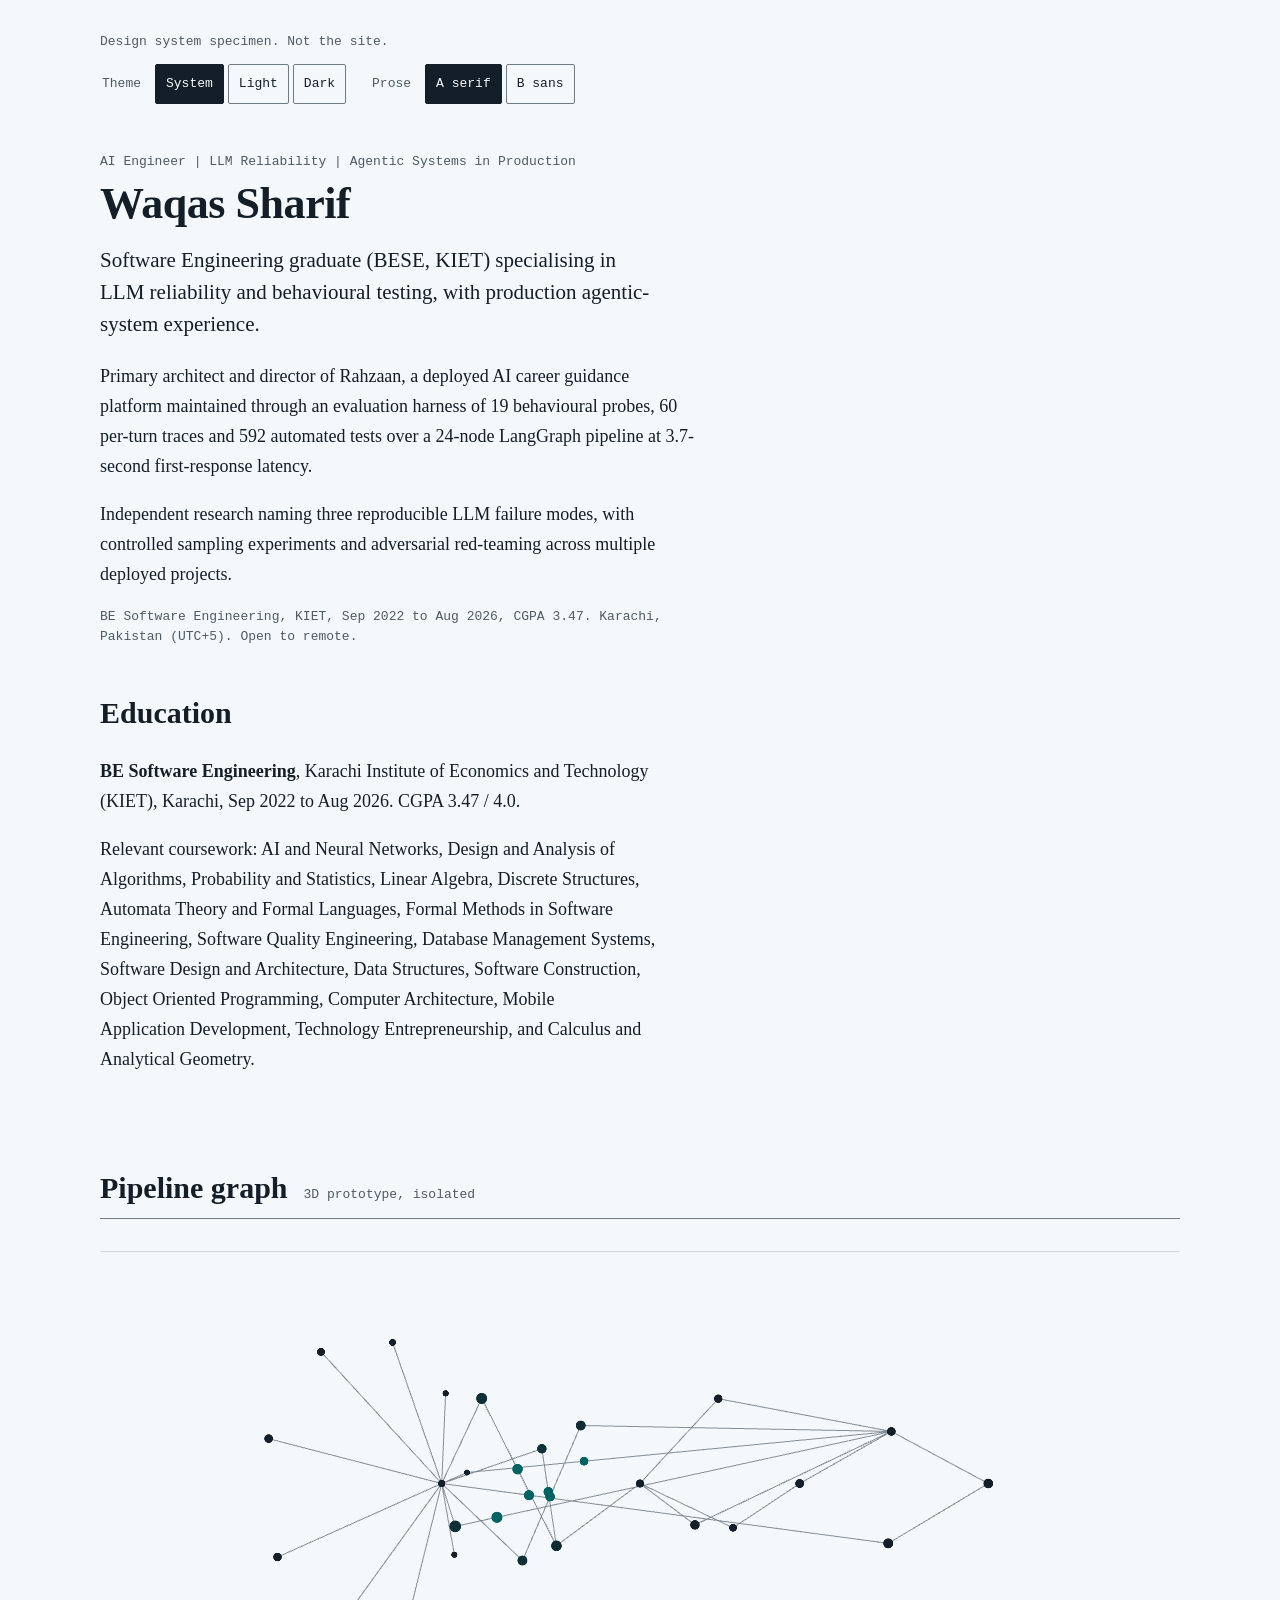
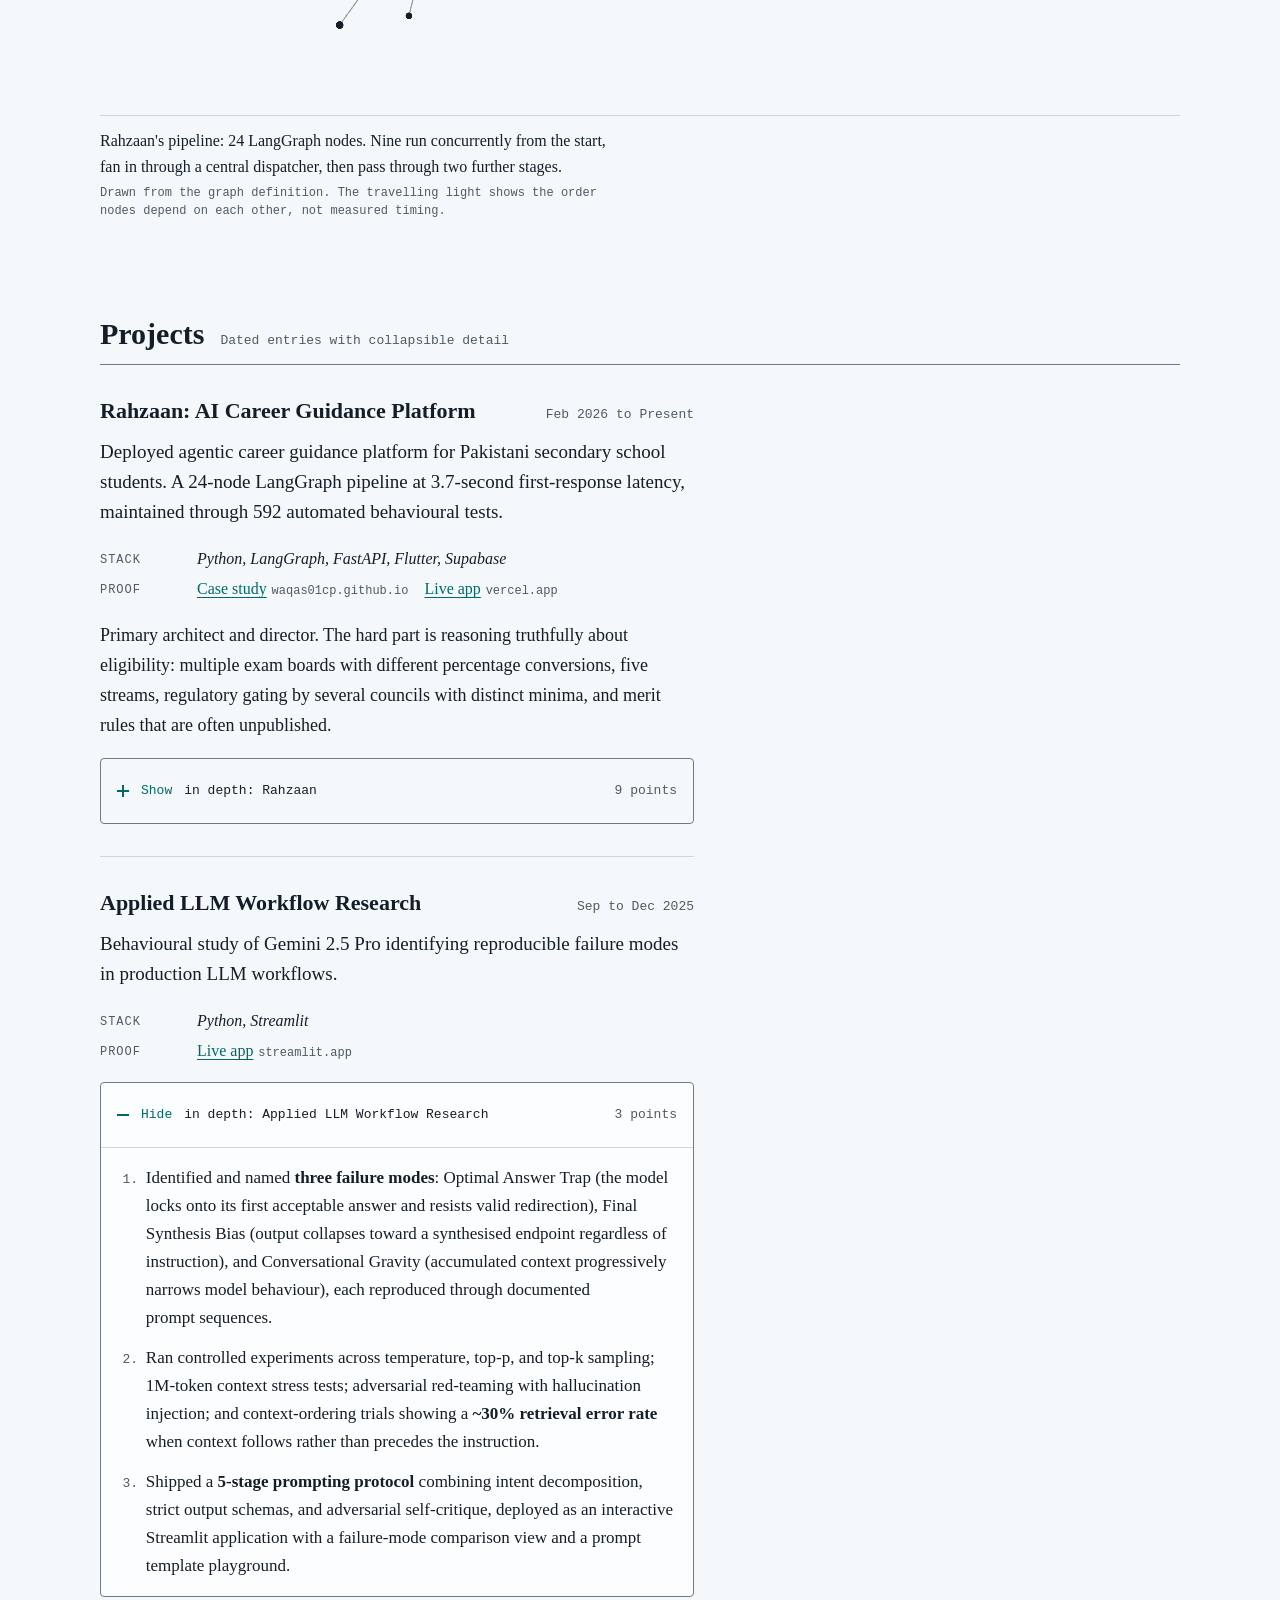
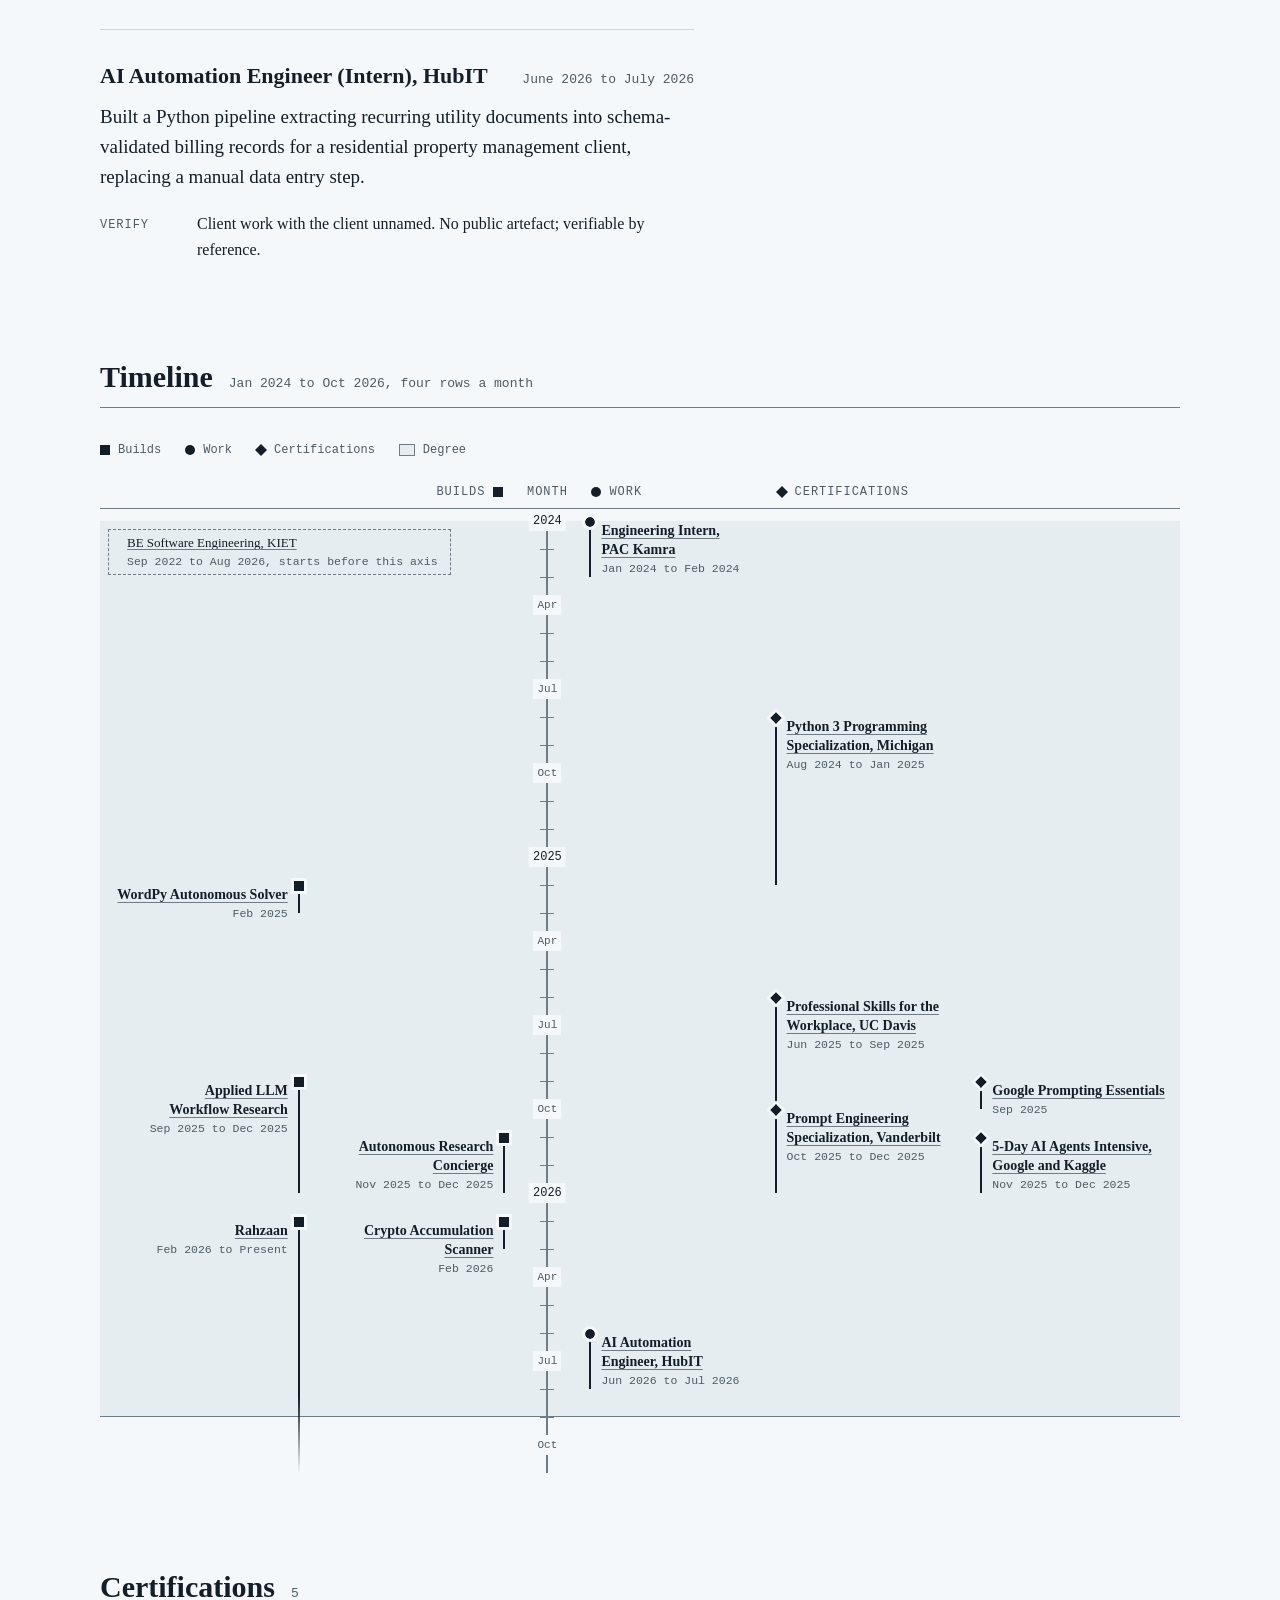
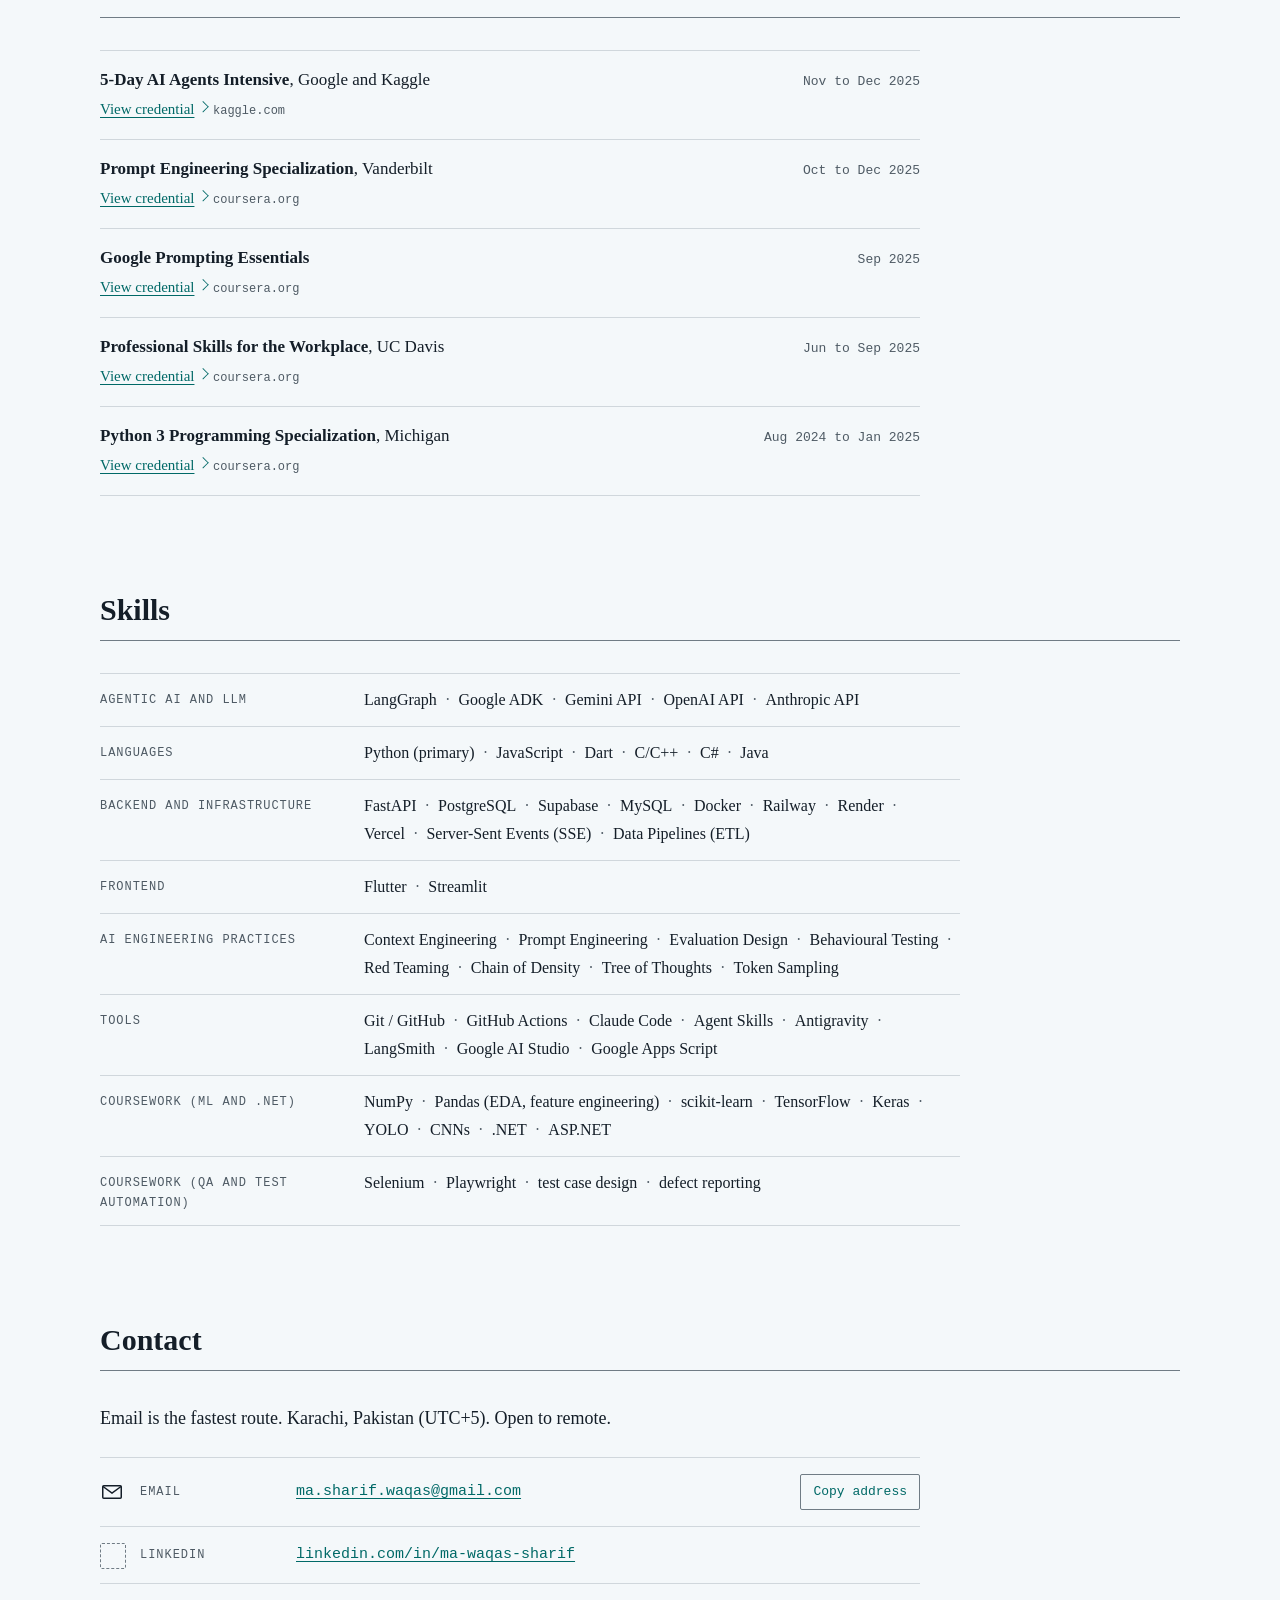
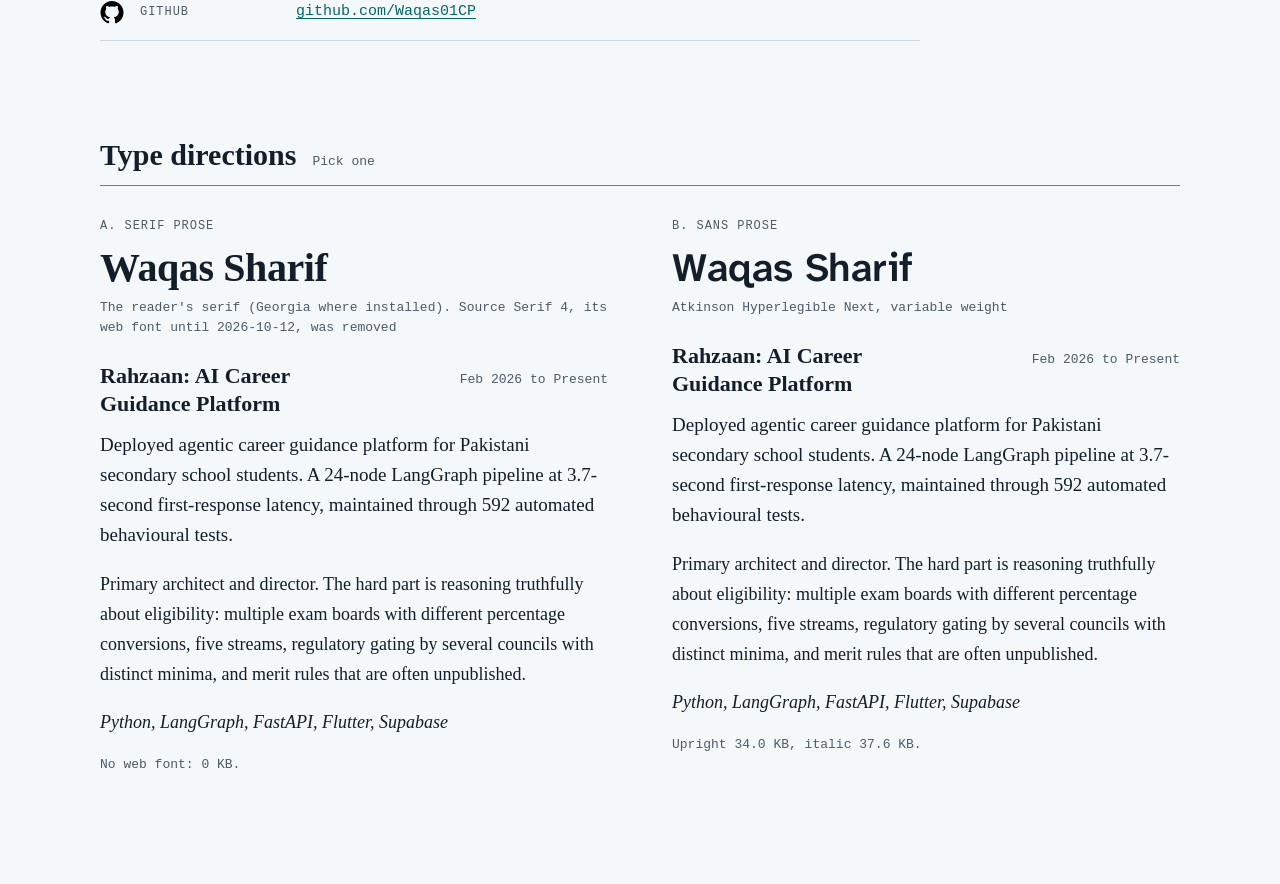
==== commit d7dc2167: "Draft fonts: IBM Plex Mono and Source Serif 4 removed Brief 7, section 1; ADR-0012 Changes, 2026-10-" ====
--- a/docs/design/system/specimen.html
+++ b/docs/design/system/specimen.html
@@ -5,7 +5,6 @@
 <meta name="viewport" content="width=device-width, initial-scale=1">
 <title>Design system specimen: Waqas Sharif portfolio</title>
 <meta name="description" content="Tokens and components for the portfolio site, in both themes.">
-<link rel="preload" href="fonts/SourceSerif4-latin-wght.woff2" as="font" type="font/woff2" crossorigin>
 <link rel="stylesheet" href="tokens.css">
 <link rel="stylesheet" href="components.css">
 <style>
@@ -186,12 +185,12 @@
 <section class="spec-section" aria-labelledby="s-types"><div class="section-head"><h2 id="s-types">Type directions</h2><span class="count">Pick one</span></div><div style="display:grid;grid-template-columns:repeat(auto-fit,minmax(min(100%,420px),1fr));gap:var(--space-7) var(--space-8)"><section class="" style="min-width:0">
 <p class="mono" style="font-size:12px;line-height:16px;letter-spacing:.08em;text-transform:uppercase;color:var(--ink-muted);margin:0 0 var(--space-3)">A. Serif prose</p>
 <p style="font-family:var(--prose);font-size:40px;line-height:44px;font-weight:600;margin:0;letter-spacing:-0.01em">Waqas Sharif</p>
-<p class="mono" style="font-size:13px;line-height:20px;color:var(--ink-muted);margin:var(--space-2) 0 var(--space-5)">Source Serif 4, variable weight</p>
+<p class="mono" style="font-size:13px;line-height:20px;color:var(--ink-muted);margin:var(--space-2) 0 var(--space-5)">The reader's serif (Georgia where installed). Source Serif 4, its web font until 2026-10-12, was removed</p>
 <header class="entry__head"><h3 class="entry__title">Rahzaan: AI Career Guidance Platform</h3><span class="entry__when">Feb 2026 to Present</span></header>
 <p class="entry__fact">Deployed agentic career guidance platform for Pakistani secondary school students. A 24-node LangGraph pipeline at 3.7-second first-response latency, maintained through 592 automated behavioural tests.</p>
 <p class="entry__summary">Primary architect and director. The hard part is reasoning truthfully about eligibility: multiple exam boards with different percentage conversions, five streams, regulatory gating by several councils with distinct minima, and merit rules that are often unpublished.</p>
 <p style="margin-top:var(--space-3);font-style:italic">Python, LangGraph, FastAPI, Flutter, Supabase</p>
-<p class="mono" style="font-size:13px;line-height:20px;color:var(--ink-muted);margin-top:var(--space-4)">Upright 50.8 KB, italic 51.5 KB. With Plex Mono: 117.0 KB.</p>
+<p class="mono" style="font-size:13px;line-height:20px;color:var(--ink-muted);margin-top:var(--space-4)">No web font: 0 KB.</p>
 </section><section class="type-b" style="min-width:0">
 <p class="mono" style="font-size:12px;line-height:16px;letter-spacing:.08em;text-transform:uppercase;color:var(--ink-muted);margin:0 0 var(--space-3)">B. Sans prose</p>
 <p style="font-family:var(--prose);font-size:40px;line-height:44px;font-weight:600;margin:0;letter-spacing:-0.01em">Waqas Sharif</p>
@@ -200,7 +199,7 @@
 <p class="entry__fact">Deployed agentic career guidance platform for Pakistani secondary school students. A 24-node LangGraph pipeline at 3.7-second first-response latency, maintained through 592 automated behavioural tests.</p>
 <p class="entry__summary">Primary architect and director. The hard part is reasoning truthfully about eligibility: multiple exam boards with different percentage conversions, five streams, regulatory gating by several councils with distinct minima, and merit rules that are often unpublished.</p>
 <p style="margin-top:var(--space-3);font-style:italic">Python, LangGraph, FastAPI, Flutter, Supabase</p>
-<p class="mono" style="font-size:13px;line-height:20px;color:var(--ink-muted);margin-top:var(--space-4)">Upright 34.0 KB, italic 37.6 KB. With Plex Mono: 86.3 KB.</p>
+<p class="mono" style="font-size:13px;line-height:20px;color:var(--ink-muted);margin-top:var(--space-4)">Upright 34.0 KB, italic 37.6 KB.</p>
 </section></div></section>
 </main>
 </div>
--- a/docs/design/system/tokens.css
+++ b/docs/design/system/tokens.css
@@ -1,11 +1,11 @@
 /* Waqas Sharif portfolio: design tokens. Generated from tokens.json.
    Light is the default. Dark applies when the reader's system asks for it,
    unless the page sets data-theme="light"; data-theme="dark" forces it. */
-@font-face { font-family: "Source Serif 4"; src: url("fonts/SourceSerif4-latin-wght.woff2") format("woff2"); font-weight: 200 900; font-style: normal; font-display: swap; }
-@font-face { font-family: "Source Serif 4"; src: url("fonts/SourceSerif4-latin-wght-italic.woff2") format("woff2"); font-weight: 200 900; font-style: italic; font-display: swap; }
+/* IBM Plex Mono and Source Serif 4 were removed on 2026-10-12: both reserve
+   a font name, which a subset may not carry (ADR-0012 Changes). Direction
+   A and mono now use the reader's own faces. */
 @font-face { font-family: "Atkinson Hyperlegible Next"; src: url("fonts/AtkinsonHyperlegibleNext-latin-wght.woff2") format("woff2"); font-weight: 200 800; font-style: normal; font-display: swap; }
 @font-face { font-family: "Atkinson Hyperlegible Next"; src: url("fonts/AtkinsonHyperlegibleNext-latin-wght-italic.woff2") format("woff2"); font-weight: 200 800; font-style: italic; font-display: swap; }
-@font-face { font-family: "IBM Plex Mono"; src: url("fonts/IBMPlexMono-latin-400.woff2") format("woff2"); font-weight: 400; font-style: normal; font-display: swap; }
 
 :root {
   color-scheme: light;
@@ -22,9 +22,9 @@
   --on-accent: #fafcfc;
   --focus: #006967;
   --mark-ink: #000000;
-  --font-prose: "Source Serif 4", "Source Serif 4 fallback times", "Source Serif 4 fallback noto", Georgia, serif;
+  --font-prose: Georgia, "Times New Roman", serif;
   --font-prose-alt: "Atkinson Hyperlegible Next", "Atkinson Next fallback arial", "Atkinson Next fallback roboto", system-ui, sans-serif;
-  --font-mono: "IBM Plex Mono", "Plex Mono fallback courier", ui-monospace, Consolas, monospace;
+  --font-mono: ui-monospace, Consolas, "Courier New", monospace;
   --space-1: 4px;
   --space-2: 8px;
   --space-3: 12px;
--- a/docs/design/system/components.css
+++ b/docs/design/system/components.css
@@ -7,12 +7,11 @@
    the swap moves almost nothing (layout shift goal, ADR-0009). Values were
    computed with fontTools from the shipped woff2 files against Liberation
    Serif, Liberation Sans and Liberation Mono (metric-compatible with Times
-   New Roman, Arial and Courier New) and Noto Serif and Roboto (Android). */
-@font-face { font-family: "Source Serif 4 fallback times"; src: local("Times New Roman"), local("Liberation Serif"); size-adjust: 119.85%; ascent-override: 86.44%; descent-override: 27.95%; line-gap-override: 0%; }
-@font-face { font-family: "Source Serif 4 fallback noto"; src: local("Noto Serif"); size-adjust: 99.39%; ascent-override: 104.24%; descent-override: 33.71%; line-gap-override: 0%; }
+   New Roman, Arial and Courier New) and Noto Serif and Roboto (Android).
+   Since 2026-10-12 only Atkinson's remain: the fallbacks for Source Serif 4
+   and IBM Plex Mono went with those fonts (tokens.css). */
 @font-face { font-family: "Atkinson Next fallback arial"; src: local("Arial"), local("Liberation Sans"); size-adjust: 99.77%; ascent-override: 98.62%; descent-override: 31.67%; line-gap-override: 0%; }
 @font-face { font-family: "Atkinson Next fallback roboto"; src: local("Roboto"); size-adjust: 99.73%; ascent-override: 98.67%; descent-override: 31.69%; line-gap-override: 0%; }
-@font-face { font-family: "Plex Mono fallback courier"; src: local("Courier New"), local("Liberation Mono"); size-adjust: 99.98%; ascent-override: 102.52%; descent-override: 27.50%; line-gap-override: 0%; }
 
 /* The prose face is one switch. Direction A is the default; adding
    .type-b to any ancestor swaps every prose style to direction B. */
